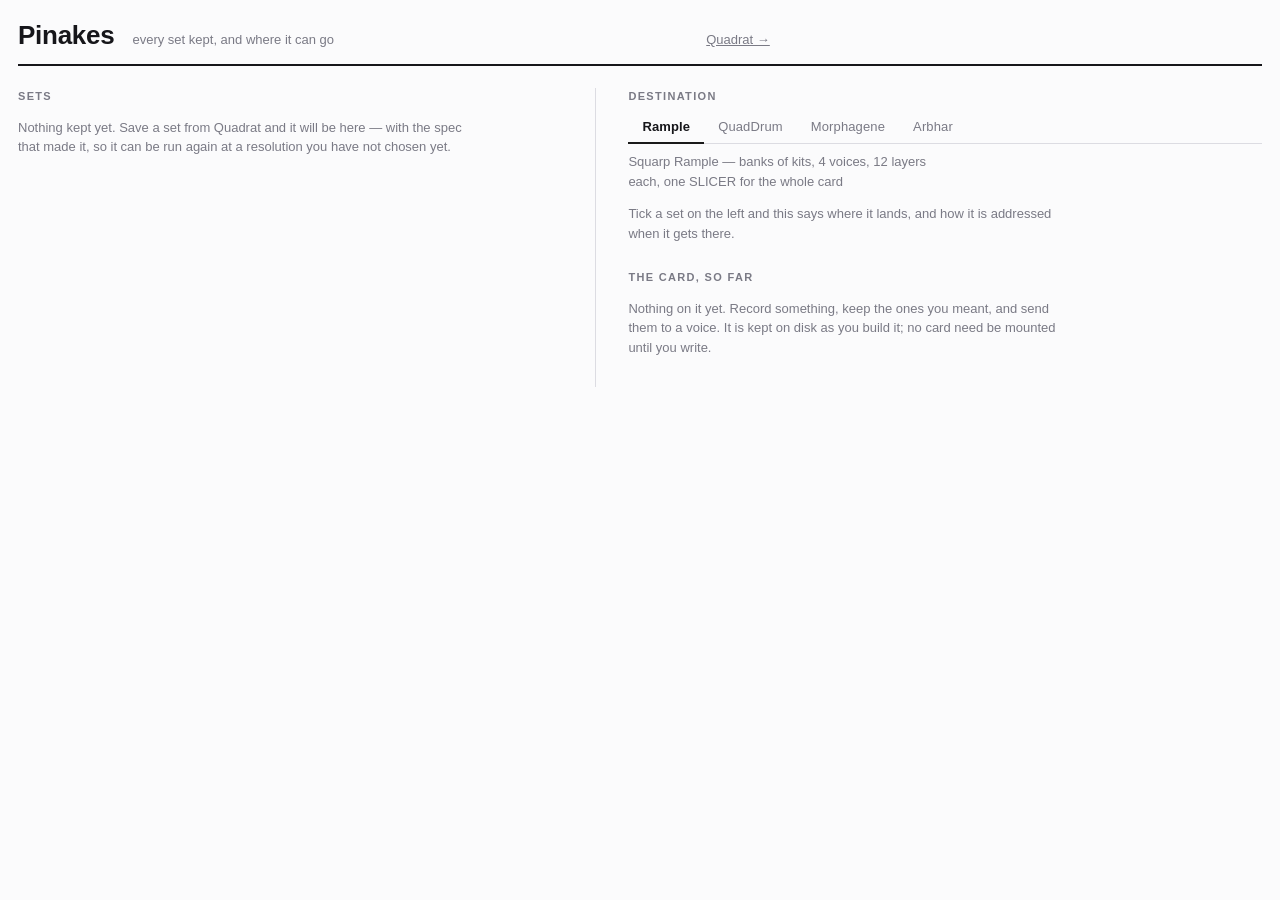
==== static/pinakes.html @ 7e9c7e2f "Pinakes: Quadrat's Library becomes its own app Quadrat makes sets and Pinakes places them (AC, 2026-" ====
<!doctype html>
<html lang="en">
<head>
  <meta charset="utf-8">
  <meta name="viewport" content="width=device-width, initial-scale=1">
  <title>Pinakes</title>
  <!-- Pinakes draws with Quadrat's classes (it was Quadrat's Library page
       until 2026-11-09), so it shares the stylesheet. -->
  <link rel="stylesheet" href="quadrat.css?v=109">
</head>
<body>
  <script>document.write('<script src="pinakes.js?v=' + Date.now() + '"><\/script>');</script>
</body>
</html>
---- static/quadrat.css ----
/* Quadrat — a scientific notebook that collects data, not a transport.

   Swiss rather than console: an off-white ground, hairline rules, one accent
   held back for what is live, and the hierarchy carried by type scale and
   weight rather than by boxes and shadows. Every number is tabular, because
   the page's job is comparison and figures that shift under each other cannot
   be compared.

   The bench is a NOTEBOOK SPREAD — the method on the left page, the results on
   the right. They were two views you flipped between, which broke the only
   loop that matters: run, listen, bend, run again. You cannot judge a curve
   against a sound you have to leave the page to hear. */
:root {
  --ink: #16161a; --muted: #7a7a85; --rule: #dcdce2; --ground: #fbfbfc;
  --hot: #c8442a; --live: #2a7d4f;
  /* The one colour that means "you can change this". Held apart from --hot
     (which means damage) and --live (which means running), because a choice
     is neither. Link blue on purpose: the page does not have to teach it. */
  --pick: #1550c8; --pick-soft: rgba(21, 80, 200, 0.32);
}
* { box-sizing: border-box; }
body {
  margin: 0; background: var(--ground); color: var(--ink);
  font: 15px/1.5 -apple-system, BlinkMacSystemFont, "Helvetica Neue", Arial, sans-serif;
  -webkit-font-smoothing: antialiased;
}
/* **Edge to edge. There is no frame.**
   
   This is a data page on a landscape screen, and every pixel spent on a
   margin is a tile that could have been on the same row as the one you are
   comparing it to. So the page IS the window — the same call Triggerfish
   makes, where the shell is a thin bar and the surfaces fill what is left.
   
   The measure is controlled locally instead, on the prose, which is the only
   thing that needs one. */
.q { margin: 0; padding: 0 18px 60px; }

/* The masthead as a bar: thin, full width, and the only horizontal rule the
   page needs above the spread. */
.q-head { display: flex; align-items: baseline; gap: 18px; border-bottom: 2px solid var(--ink);
  padding: 16px 0 9px; margin-bottom: 22px; }
.q-head h1 { margin: 0; font-size: 26px; font-weight: 600; letter-spacing: -0.01em; }
.q-sub { color: var(--muted); font-size: 13px; flex: 1; }
.q-ok { color: var(--live); font-size: 12px; text-transform: uppercase; letter-spacing: 0.08em; }
.q-warn { color: var(--hot); font-size: 12px; text-transform: uppercase; letter-spacing: 0.08em; }

.q h2 { font-size: 11px; text-transform: uppercase; letter-spacing: 0.12em; color: var(--muted); margin: 0 0 10px; font-weight: 600; }
.q section { margin-bottom: 30px; }

.q-chips { display: flex; flex-wrap: wrap; gap: 8px; margin-bottom: 10px; }
.q-chip { display: flex; flex-direction: column; align-items: flex-start; gap: 1px;
  padding: 7px 12px; border: 1px solid var(--rule); background: #fff; border-radius: 3px;
  cursor: pointer; font: inherit; min-width: 92px; }
.q-chip:hover { border-color: var(--ink); }
.q-chip.on { border-color: var(--ink); box-shadow: inset 0 -3px 0 var(--ink); }
.q-chip.off { opacity: 0.4; text-decoration: line-through; cursor: not-allowed; }
.q-chip-name { font-size: 14px; }
.q-chip-db { font-size: 11px; color: var(--muted); font-variant-numeric: tabular-nums; }
.q-chip.on .q-chip-db { color: #b9b9c2; }


.q-kinds { display: flex; flex-wrap: wrap; gap: 8px; margin-bottom: 14px; }
.q-kind { padding: 8px 14px; border: 1px solid var(--rule); background: #fff; border-radius: 3px; cursor: pointer; font: inherit; }
.q-kind:hover { border-color: var(--ink); }
.q-kind.on { border-color: var(--ink); background: var(--ink); color: #fff; }
/* Prose carries its own measure, since the page no longer does. */
.q-blurb { color: var(--muted); font-size: 13px; margin: 10px 0 16px; max-width: 62ch; }
.q-field { display: flex; align-items: center; gap: 10px; margin-bottom: 10px; font-size: 13px; }
.q-field span { color: var(--muted); min-width: 96px; }
.q-field input { padding: 6px 9px; border: 1px solid var(--rule); border-radius: 3px; font: inherit; width: 190px; }

.q-big { padding: 12px 30px; border: 0; border-radius: 3px; background: var(--ink); color: #fff;
  font: inherit; font-size: 15px; font-weight: 500; cursor: pointer; }
.q-big.is-stop { background: var(--hot); }
.q-big:disabled { background: var(--rule); cursor: not-allowed; }
.q-state { color: var(--muted); font-size: 13px; flex: 1; }
.q-plain { border: 1px solid var(--rule); background: #fff; padding: 8px 14px; border-radius: 3px; cursor: pointer; font: inherit; font-size: 13px; }

/* The card: one projection of the library, and so under it. */
.q-card { border-top: 1px solid var(--rule); padding-top: 22px; margin-top: 30px; }
/* ── The library ─────────────────────────────────────────────────────────
   The sets are the artefact this whole page exists to make, and they were a
   four-column table under the card — which is backwards, since the card is a
   PROJECTION of the library and not the other way round.

   An entry rather than a row: the fields are heterogeneous (a name and a
   date, a count, a sentence, a line of code) and columns of one width made
   every one of them cramped. */
/* The library runs the width too. A set's name at one end and its verbs at
   the other is a long track for the eye — so the `what` column takes the
   slack and the verbs stay at a fixed distance from the right edge, rather
   than the row keeping a measure the rest of the page has given up. */
.q-sets { margin-bottom: 0; }
.q-set-id { min-width: 0; }
.q-sechead { display: flex; align-items: baseline; gap: 14px; margin-bottom: 6px; }
.q-sechead h2 { margin: 0; }
.q-sechead .q-muted { font-size: 12px; font-variant-numeric: tabular-nums; }

.q-set { display: grid; grid-template-columns: 22px minmax(200px, 2fr) 100px minmax(240px, 3fr) auto;
  gap: 20px; align-items: baseline;
  border-top: 1px solid var(--rule); padding: 12px 0; }
/* Ticked by name, because the list is re-fetched after every write and a
   position survives none of that. */
.q-set-tick { display: flex; align-items: center; cursor: pointer; }
.q-set-tick input { cursor: pointer; margin: 0; }
.q-set.is-picked { background: #f2f6fb; }
.q-set:last-child { border-bottom: 1px solid var(--rule); }
.q-set-name { font-size: 15px; font-weight: 600; display: flex; align-items: center; gap: 7px; min-width: 0; }
/* The name still carries the facts — which take, which minute — but it is no
   longer the thing you find the set BY. It can wrap or clip; the picture
   cannot. */
.q-set-nametext { min-width: 0; overflow: hidden; text-overflow: ellipsis; white-space: nowrap; }
.q-modalhead .q-rebus { margin-right: 2px; }
.q-set-when { font-size: 12px; color: var(--muted); font-variant-numeric: tabular-nums; margin-top: 2px; }
.q-set-n { font-variant-numeric: tabular-nums; font-size: 15px; text-align: right; }
.q-set-n span { font-size: 12px; color: var(--muted); }
.q-set-what { font-size: 13px; color: var(--muted); }
/* How to play a set in a pattern. Monospace because it is meant to be typed,
   not read. */
.q-set-dirt { display: block; margin-top: 3px; font-size: 12px;
  font-family: ui-monospace, SFMono-Regular, Menlo, monospace; color: var(--ink); }
.q-set-do { display: flex; gap: 8px; justify-content: flex-end; }
/* A rendering of the set in another tool's notation, with the button that sends
   it there. The label row carries the button so the block below it stays a
   plain selectable code block — a copy that the browser refuses still leaves
   the text there to drag. */
/* The declared key centre: two pickers and a sentence saying what each buys.
   Sits under the staves because that is what you look at while deciding. */
.q-centre { margin-top: 12px; }
.q-centrepick { display: flex; gap: 8px; flex-wrap: wrap; margin-bottom: 4px; }
.q-centrepick .q-sel { padding: 5px 7px; border: 1px solid var(--rule);
  border-radius: 3px; font: inherit; font-size: 12px; background: #fff; }
.q-centre .q-set-what { font-size: 12px; }

/* The pre-flight. A door that appears only when the input is silent, which is
   the moment the question actually gets asked. */
.q-whysilent { font: inherit; font-size: 11px; color: var(--muted); background: none;
  border: 0; padding: 0 0 0 6px; cursor: pointer; border-bottom: 1px solid currentColor; }
.q-whysilent:hover { color: var(--hot, var(--ink)); }
.q-modal.is-audio { max-width: 620px; }
.q-verdict { font-size: 13px; line-height: 1.55; padding: 10px 12px; border-radius: 4px;
  margin-bottom: 14px; }
.q-verdict.is-warn { background: #fdf3ef; border: 1px solid #e8c4b4; color: #7a3b20; }
.q-verdict.is-note { background: #fbf8ee; border: 1px solid #e0d6b8; color: #6a5a22; }
.q-verdict.is-ok   { background: #f1f6f1; border: 1px solid #cbdfcb; color: #2f5a32; }
/* The tool's own report, monospaced and unwrapped: its columns are the
   meaning, and re-flowing them would destroy the alignment that IS the table. */
.q-audiotext { display: block; margin: 3px 0 0; font-size: 12px; line-height: 1.5;
  font-family: ui-monospace, SFMono-Regular, Menlo, monospace; color: var(--ink);
  white-space: pre; overflow-x: auto; }

.q-xfer { margin-top: 12px; }
.q-xfer .q-factlab { display: flex; align-items: baseline; gap: 10px; margin-bottom: 2px; }
.q-xfer .q-set-dirt { white-space: pre; overflow-x: auto; line-height: 1.5; }
.q-copy { font: inherit; text-transform: inherit; letter-spacing: inherit;
  color: var(--muted); background: none; border: 0; padding: 0; cursor: pointer;
  border-bottom: 1px solid currentColor; }
.q-copy:hover { color: var(--ink); }

@media (max-width: 900px) {
  .q-set { grid-template-columns: 22px 1fr auto; gap: 6px 16px; }
  .q-set-what, .q-set-do { grid-column: 1 / -1; justify-content: flex-start; }
}

/* **What to do with the ticked ones, above the list.** It is what you reach
   for once the ticking is done, and a library of forty sets puts its own
   bottom off the screen. Silent until something is ticked: a row of buttons
   that cannot act is a row to read past on every visit. */
.q-pickbar {
  display: flex; align-items: center; gap: 16px;
  padding: 8px 0 10px; min-height: 34px;
}
.q-pickall {
  display: flex; align-items: center; gap: 7px; cursor: pointer;
  font-size: 12px; color: var(--muted); font-variant-numeric: tabular-nums;
}
.q-pickall input { cursor: pointer; margin: 0; }
.q-pickbar.is-idle .q-pickall { opacity: .7; }
.q-pickdo { display: flex; align-items: center; gap: 8px; }
/* Hear it. A glyph, because it sits beside worded buttons and a third word
   would make the row a sentence. */
.q-plain.is-hear { padding: 8px 11px; font-size: 14px; line-height: 1; }
/* What is about to go, by name, each one audible. A count is not a check —
   every name here is a timestamp, and two runs of one morning differ by four
   characters in the middle. */
.q-doomed {
  flex-basis: 100%; display: flex; flex-wrap: wrap; align-items: center; gap: 8px;
  padding: 8px 10px; margin-top: 2px;
  background: #fdf0ea; border-left: 3px solid #c8501f;
}
.q-doomed .q-warn { font-size: 12px; font-weight: 600; }
.q-doomed .q-plain.is-hear {
  font-family: ui-monospace, SFMono-Regular, Menlo, monospace; font-size: 11px;
  padding: 4px 8px;
}
.q-pickbar { flex-wrap: wrap; }
/* **A warning is prose, and prose needs a line.**
   `.q-warn` is set in letter-spaced capitals, which is right for three words
   at the end of a control and catastrophic inside a flex row of them: it was
   allotted a column two characters wide and set one word per line down the
   side of the page. So this is its own paragraph at full width, in the hot
   colour but in ordinary sentence case, and it forces a line break in the
   wrapping row it sits in. */
.q-occupied {
  flex: 1 0 100%; margin: 2px 0 8px; max-width: 74ch;
  color: var(--hot); font-size: 12.5px; line-height: 1.5;
  text-transform: none; letter-spacing: 0;
}
.q-muted { color: var(--muted); font-size: 13px; max-width: 62ch; }
.q-log { font: 12px/1.7 ui-monospace, SFMono-Regular, Menlo, monospace; color: var(--muted); }

/* What was caught. The whole take across the top, and every sub-sample as its
   own tile underneath — small multiples, because the question is comparative:
   which of these forty is the one I meant, and are they the same sound? A list
   of numbers cannot be read that way; a grid of shapes can. */
.q-gridhead { display: flex; align-items: center; gap: 12px; margin-bottom: 12px; font-size: 13px; color: var(--muted); }
.q-gridhead > span:first-child { flex: 1; font-variant-numeric: tabular-nums; }
.q-whole { border: 1px solid var(--rule); border-radius: 3px; background: #fff; padding: 6px; margin-bottom: 14px; }
.q-whole-svg { display: block; width: 100%; height: 128px; }
.q-whole-svg polygon { fill: var(--ink); }


/* Auto-fill rather than a fixed count: ten hits and a hundred slices should
   both look deliberate, and the tile is the unit that stays constant. */
/* **A grid of two axes is drawn as those axes**, not as however many tiles
   happen to fit.
   
   `auto-fill` is right for a line of N — a hand-played take of eleven hits
   has no shape to respect and should use the width. It is wrong for a
   transect of 4 × 8: drawn seven across, a row of the grid is not a row on
   the screen and the one thing the grid was for is gone. So a two-axis set
   sets its own column count inline, from the inner axis — the one that
   varies fastest, which is what makes it the row. */
/* Two axes: the inner axis is the row, cells are small, and it scrolls
   sideways rather than squeezing to nothing. Horizontal scroll is a thing to
   avoid in most interfaces and the right answer in this one — a 12 x 16 set
   is a wall by nature, and shrinking it until it fits is what would make it
   unreadable. */
/* 56px, so a 4 x 8 fits the column and only a set that is genuinely a wall
   scrolls. A 12 x 16 does, and should. */

/* One axis: a column, not a row. Twelve samples laid across the page is a row
   you read left to right and compare by memory; stacked, they are twelve
   traces one under another with their envelopes aligned, which is how you see
   that position 7 is the odd one out. */
/* **The foot's children join the row.**
   
   A tile is two elements — the waveform and a foot holding its number, its
   length and its keep — which stacked into three columns put the WAVEFORM in
   the 22px one and the foot in the wide one. Twelve rows of nothing, and the
   only thing missing was the thing they exist to show.
   
   `display: contents` on the foot dissolves it, so the row is four items and
   each gets its own column: number, trace, length, keep. `order` puts the
   number first, where a stack is scanned. */
/* Dropped, not gone. It stays in place and keeps its number, because the
   order is the meaning and a grid that reflowed on every click would make
   picking harder than it is. */
.q-quiet { display: inline-flex; align-items: center; gap: 7px; font-size: 11px; text-transform: uppercase; letter-spacing: 0.06em; }
.q-quiet input { width: 110px; }
.q-gapval { font-variant-numeric: tabular-nums; min-width: 52px; text-transform: none; letter-spacing: 0; }

/* Arming IS choosing the input. One row, and the thing you press says what it
   is about to listen to — the mistake it removes is arming on an input you did
   not choose, which is silent and costs a whole take. */
.q-arm-label { font-size: 11px; text-transform: uppercase; letter-spacing: 0.12em; color: var(--muted); font-weight: 600; }
.q-chip.is-arm { min-width: 88px; border-color: var(--ink); }
.q-chip.is-arm:hover { background: var(--ink); color: #fff; }
.q-chip.is-arm:hover .q-chip-db { color: #b9b9c2; }
.q-chip.is-arm.off:hover { background: #fff; color: inherit; }

/* Where the kept tiles go, and where the card goes. Both are rows of small
   fields ending in one button, because both are one decision with a couple of
   names attached. */
.q-send { display: flex; align-items: center; gap: 12px; flex-wrap: wrap; margin-top: 16px; padding-top: 14px; border-top: 1px solid var(--rule); }
.q-field.is-tight { margin: 0; gap: 6px; }
.q-field.is-tight span { min-width: 0; font-size: 11px; text-transform: uppercase; letter-spacing: 0.06em; }
.q-field.is-tight input { width: 130px; }
.q-field.is-tight select { padding: 6px 8px; border: 1px solid var(--rule); border-radius: 3px; font: inherit; }
.q-plain.is-go { border-color: var(--ink); font-weight: 500; }
.q-plain.is-go:hover:enabled { background: var(--ink); color: #fff; }
.q-plain:disabled { opacity: 0.4; cursor: not-allowed; }

.q-table { width: 100%; border-collapse: collapse; font-size: 13px; }
.q-table th { text-align: left; font-size: 10px; text-transform: uppercase; letter-spacing: 0.1em; color: var(--muted); padding: 0 12px 6px 0; font-weight: 600; }
.q-table td { padding: 6px 12px 6px 0; border-top: 1px solid var(--rule); font-variant-numeric: tabular-nums; }

/* The compiler's own account of the card, verbatim. Not a summary of it — the
   rules it enforces are the ones the module fails silently on, and a paraphrase
   is one more place for them to drift. */
.q-plan { margin-top: 16px; padding: 12px 14px; background: #fff; border: 1px solid var(--rule); border-radius: 3px;
  font: 11px/1.6 ui-monospace, SFMono-Regular, Menlo, monospace; color: var(--muted);
  white-space: pre-wrap; max-height: 260px; overflow: auto; }
.q-plan.is-bad { border-color: var(--hot); color: var(--ink); }

/* The dividing algorithms: a row of named questions, with the chosen one's
   explanation beside them. Deliberately quiet — you read it once, then you
   read the tiles. */
.q-dividers {
  display: flex; align-items: center; flex-wrap: wrap;
  gap: 10px; margin: 2px 0 14px;
}
.q-dividers .q-chips { margin-bottom: 0; }
.q-dividers .q-chip { min-width: 0; padding: 5px 11px; font-size: 13px; }
.q-dividers .q-muted { flex: 1 1 220px; font-size: 12px; line-height: 1.45; }
.q-dividers .q-field { margin: 0; }
.q-dividers .q-field input { width: 62px; }

/* About to overwrite something. Stated, not blocked — the address is yours to
   reuse, but never by accident. */
.q-warn { flex: 1 1 240px; font-size: 12px; line-height: 1.45; color: #a8442a; }
.q-plain.is-go.is-replacing { border-color: #a8442a; color: #a8442a; }

/* Two verbs, side by side: stand beside what is there, or take its place.
   The additive one reads as ordinary, the destructive one as a warning. */
.q-twoverbs { display: flex; gap: 8px; align-items: center; }
.q-plain.is-replacing { border-color: #a8442a; color: #a8442a; }

/* ---------------------------------------------------------------------------
   The sweep bench.

   A view, not a dialog: curves down the left, the parameters they move beside
   them, and — when one is opened — a full-width bank of sliders under it. Eight
   parameters at sixteen positions is a mixing desk, and a desk in a dialog is a
   desk you cannot work.
   --------------------------------------------------------------------------- */
/* ── The spread ──────────────────────────────────────────────────────────
   Recto and verso. The right page is given the extra width because it holds
   the small multiples, and the left is floored at a measure the curve rail
   and its routing fit on without wrapping. */
/* **Left is the take; right is the instrument.**
   
   A one-dimensional transect is a vertical stack of traces, which wants a
   narrow column and no more — so what the take IS and what came OUT of it
   share the left page, and every pixel the window gains goes to the right,
   where the curves are actually worked. A grid of two axes is the one thing
   that wants width on the left, and it scrolls rather than pushing. */
/* `stretch`, not `start`: the rule between the pages runs the height of the
   taller one, which is what makes it a spread rather than two stacked boxes
   that happen to be side by side. */
@media (max-width: 1180px) {
}

/* Two pages, named. A text nav rather than boxed tabs: the rule under the
   masthead is the only frame it needs. */
.q-nav { display: flex; gap: 16px; }

/* **What it is listening to, directly above the button that spends it.**
   
   A meter and not only a number, because a meter MOVES: play a note and the
   bar jumps, which answers "is this the right input" in the one way that
   cannot be misread. Empty below -60 dB, where nobody is playing into it. */
/* **The pivot: one position, every parameter.** The transpose of the curve
   drawer — that one is a row of the table, this is a column. Horizontal
   sliders because a parameter is a named thing you read along, where the
   drawer's are vertical because they ARE the curve. */
.q-pivot { border: 1px solid var(--ink); border-radius: 4px; background: #fff;
  padding: 14px 16px 12px; margin: 0 0 16px; }
.q-pivotrows { display: flex; flex-direction: column; gap: 9px; margin: 12px 0 14px; }
.q-pivotrow { display: grid; grid-template-columns: 120px 1fr 150px; align-items: center; gap: 12px; }
.q-pivotname { font-size: 13px; font-weight: 600; overflow: hidden; text-overflow: ellipsis; white-space: nowrap; }
.q-pivotslider { width: 100%; accent-color: var(--ink); }
.q-pivotsays { font-size: 12px; color: var(--muted); text-align: right;
  font-variant-numeric: tabular-nums; font-family: ui-monospace, SFMono-Regular, Menlo, monospace; }
.q-pivotfoot { display: flex; gap: 8px; align-items: center;
  border-top: 1px solid var(--rule); padding-top: 12px; }

/* A cell and a tile's number are both a way into the preset behind them. */

/* The whole take, end to end — the one listen the tiles cannot give you. */
.q-wholebar { display: flex; align-items: center; gap: 8px; padding: 6px 2px 0; }

.q-tab { border: 0; background: none; padding: 0 0 2px; font: inherit; font-size: 13px;
  color: var(--muted); cursor: pointer; border-bottom: 2px solid transparent; margin-bottom: -12px; }
.q-tab:hover { color: var(--ink); }
.q-tab.on { color: var(--ink); font-weight: 600; border-bottom-color: var(--ink); }

/* Two ways to fill a take, and nothing else on the page moves. */
/* `:not(.on)` earns its keep: without it the hover rule out-specifies `.on`
   and the selected tab goes black text on a black ground — invisible, and
   only while the pointer is on it, which is exactly when you look. */

.q-hand { margin-bottom: 4px; }
.q-go { display: flex; align-items: center; flex-wrap: wrap; gap: 12px;
  border-top: 1px solid var(--rule); padding-top: 14px; margin-top: 16px; }

/* The set you are about to record. Numbered cells on the same grid the tiles
   will use, so the shape of the run is the shape of the result. */
/* **The same grid the tiles will use**, so the page does not reflow when the
   run finishes: the empty cell and the specimen that replaces it are the same
   size and in the same place. A smaller placeholder would have made the shape
   of the run unreadable and then jumped. */



.q-swrow { display: flex; align-items: center; flex-wrap: wrap; gap: 14px; margin-bottom: 12px; }
.q-swrow.is-trig { border-top: 1px solid var(--rule); padding-top: 14px; margin-top: 6px; }
.q-swrow .q-field { margin: 0; }
.q-swrow select { padding: 6px 8px; border: 1px solid var(--rule); border-radius: 3px; font: inherit; }

/* What the run will cost, or what the destination will refuse. The second is
   the same objection msm makes at write time, moved to before the recording —
   which is the only place saying it can save anything. */
.q-swnote { font-size: 12px; color: var(--muted); margin: 0 0 14px; }
.q-swnote.is-bad { color: #a8442a; font-weight: 500; }

/* The apparatus, inside the left page. No frame of its own: the spread's
   rule is the only division the two halves need. */
.q-sweep { margin-bottom: 4px; }

/* A curve and the parameter it moves, on one row, so the arrow between them
   needs no drawing. */
.q-curves { display: grid; grid-template-columns: 216px 1fr; gap: 10px 16px; align-items: start; }
.q-curvecard { border: 1px solid var(--rule); border-radius: 4px; background: #fff; overflow: hidden; }
.q-curveface { display: block; width: 100%; border: 0; background: none; padding: 6px 6px 2px; cursor: pointer; }
.q-thumb { display: block; width: 100%; height: 52px; }
.q-thumbline { fill: none; stroke: var(--ink); stroke-width: 1.5; vector-effect: non-scaling-stroke; }
.q-thumb.is-drawn rect { fill: var(--ink); }
.q-curvefoot { display: flex; align-items: center; gap: 5px; padding: 2px 7px 7px; }
.q-curvelabel { flex: 1; font-size: 11px; color: var(--muted); font-variant-numeric: tabular-nums; }

.q-curveparam { display: flex; flex-direction: column; gap: 6px; padding-top: 2px; }
/* The routing as a phrase. Monospace figures so two parameters' ranges line
   up under each other and a wrong one is visible without reading it. */
.q-swsays { font-size: 12px; color: var(--muted); font-variant-numeric: tabular-nums;
  font-family: ui-monospace, SFMono-Regular, Menlo, monospace; }
.q-swtop { display: flex; align-items: center; gap: 8px; }
.q-swname { padding: 5px 8px; border: 1px solid var(--rule); border-radius: 3px;
  font: inherit; font-size: 13px; flex: 1; max-width: 260px; }
/* **The routing, and then room before the sliders.**
   
   Opened, this sat directly on top of the slider tracks and the two read as
   one run of boxes — the settings you rarely touch crowding the surface you
   came here to work. A rule and some air separate them: above it is where the
   parameter GOES, below it is what it DOES. */
.q-swwhere { display: flex; align-items: flex-end; gap: 8px 18px; flex-wrap: wrap;
  padding-bottom: 14px; margin-bottom: 16px; border-bottom: 1px solid var(--rule); }
/* The CV half and the MIDI half, each unbreakable, so the row wraps at the
   one point where a break says something. */
.q-swgroup { display: inline-flex; align-items: flex-end; gap: 6px; }
/* **Label above value.** Beside, a row of seven fields is fourteen items wide
   and wraps at the first excuse — which it did. Stacked, each field is one
   narrow column and the labels line up across the row. */
.q-stack { display: inline-flex; flex-direction: column; gap: 2px; }
.q-stack > span { font-size: 9.5px; text-transform: uppercase; letter-spacing: 0.07em; color: var(--muted); }
.q-stack input, .q-stack select { padding: 5px 7px; border: 1px solid var(--rule); border-radius: 3px;
  font: inherit; font-size: 13px; font-variant-numeric: tabular-nums; }
.q-stack.is-tiny > span { font-size: 9px; }
.q-stack.is-tiny input { padding: 3px 5px; font-size: 11px; }
.q-swtiny { display: inline-flex; align-items: center; gap: 3px; font-size: 10px; text-transform: uppercase; letter-spacing: 0.06em; color: var(--muted); }
.q-swtiny select { padding: 2px 4px; border: 1px solid var(--rule); border-radius: 3px; font: inherit; font-size: 11px; }

/* Pitch. Set apart with a rule and a tint because picking a calibration does
   not refine the voltage range beside it — it REPLACES the question, and the
   `at 0` / `at 1` fields stop being consulted entirely. A control that silently
   disables its neighbours should not look like one of them. */
.q-swpitch { border-left: 2px solid var(--hot); padding-left: 10px; margin-left: 2px; }
.q-swsel { padding: 2px 4px; border: 1px solid var(--rule); border-radius: 3px; font: inherit; font-size: 11px; max-width: 260px; }
.q-swhint { font-size: 10px; color: var(--muted); letter-spacing: 0.02em; margin-left: 6px; align-self: center; }
.q-swarrow { color: var(--rule); font-size: 11px; line-height: 1; }
.q-swmini { border: 1px solid var(--rule); background: #fff; border-radius: 3px; cursor: pointer; font: inherit; font-size: 11px; padding: 3px 7px; }
.q-swmini:hover { border-color: var(--ink); }
.q-swmini.is-drop { color: #a8442a; }

/* The desk: opened in place, spanning both columns, one slider per position. */
.q-desk { grid-column: 1 / -1; border: 1px solid var(--ink); border-radius: 4px; background: #fff; padding: 14px 16px 12px; margin: 2px 0 6px; }
.q-deskhead { font-size: 11px; text-transform: uppercase; letter-spacing: 0.1em; color: var(--muted); font-weight: 600; margin-bottom: 10px; }
.q-deskgrid { display: grid; grid-template-columns: repeat(auto-fit, minmax(26px, 1fr)); gap: 4px; }
.q-swcell { display: flex; flex-direction: column; align-items: center; gap: 2px; }
/* Vertical range inputs: `writing-mode` is how Chrome does this now and
   `slider-vertical` is how it used to. Both are set, because a slider that
   silently comes out horizontal turns the desk into nonsense. */
.q-swslider {
  writing-mode: vertical-lr; direction: rtl;
  -webkit-appearance: slider-vertical; appearance: slider-vertical;
  width: 20px; height: 108px; margin: 0; padding: 0;
  accent-color: var(--ink); cursor: ns-resize;
}
.q-swval { font-size: 10px; color: var(--ink); font-variant-numeric: tabular-nums; }
.q-swidx { font-size: 9px; color: var(--muted); font-variant-numeric: tabular-nums; }

.q-swadd { display: flex; align-items: center; gap: 14px; margin: 14px 0 6px; }
.q-swadd .q-muted { flex: 1; font-size: 12px; }

/* What came out, under what it looks like. Two bars because two witnesses:
   a sweep through a timbre holds its level perfectly still, so level alone
   cannot tell a good run from one that never reached the instrument. */

/* ── Keep and Place — three verbs, three moments ─────────────────────────
   The old `.q-send` was one flex row holding a save button, a second name
   field, three address fields and two more write buttons. Everything was
   equally weighted and equally spaced, so nothing said which control wrote
   what — and a name typed into KIT reached the card and not the set.

   Two blocks, ruled apart, each with a heading that is a verb. Keep writes
   the set and says where it lands; Place addresses a set that already
   exists. The rule between them is the point: they are not alternatives on
   one row, they are consecutive acts. */
.q-acts { display: flex; flex-wrap: wrap; gap: 28px; margin-top: 16px; padding-top: 14px; border-top: 1px solid var(--rule); }
.q-keep, .q-place { display: flex; align-items: center; gap: 10px; flex-wrap: wrap; }
.q-place { padding-left: 28px; border-left: 1px solid var(--rule); }
.q-acthead {
  font-size: 11px; text-transform: uppercase; letter-spacing: 0.12em;
  color: var(--muted); font-weight: 600; margin-right: 2px;
}
/* The destination, shown at the moment of writing — the one place a path
   appears, so the name and the directory cannot drift apart again. */
.q-dest { font-size: 12px; color: var(--muted); font-family: ui-monospace, SFMono-Regular, Menlo, monospace; }
/* Scratch versus kept. A take exists on disk either way; only this says
   whether it is going to survive the next run. */
.q-scratch { font-size: 11px; color: var(--muted); letter-spacing: 0.02em; }
.q-scratch.is-kept {
  color: var(--live); font-weight: 600; text-transform: uppercase;
  letter-spacing: 0.1em;
}
.q-place.is-moot { opacity: 0.55; }

/* ── The degree guard ────────────────────────────────────────────────────
   Loud, because both of its failures are silent. Sits under the pitch
   fields it contradicts, in the same hot colour as the pitch rule itself. */
.q-swwarn {
  display: inline-flex; align-items: center; gap: 8px;
  font-size: 11px; color: var(--hot); letter-spacing: 0.02em; margin-left: 6px;
}
.q-swfix {
  border: 1px solid var(--hot); background: #fff; color: var(--hot);
  border-radius: 3px; cursor: pointer; font: inherit; font-size: 11px; padding: 2px 7px;
}
.q-swfix:hover { background: var(--hot); color: #fff; }

/* ── Three sections, ruled apart ─────────────────────────────────────────
   Trigger, pitch, parameters: each independently optional, each answered at
   a different time. They were one column of controls with no divisions, so
   the page read as a single form and nothing said which parts you could
   simply leave alone. */
.q-swsec { display: flex; align-items: baseline; gap: 12px; margin-bottom: 10px; }
.q-swsec .q-muted { font-size: 11px; line-height: 1.4; max-width: 62ch; }

/* The trigger radio — one fact, one control. Choosing "I play it" is what
   makes the take a hand-played one, so what it disables has to be visible
   rather than merely absent. */

/* Greyed, not hidden: the fields are still the rig's instructions and still
   say what would be sent — they are simply not being used. */
.is-moot { opacity: 0.38; pointer-events: none; }

/* ── The division, drawn on the take that produced it ────────────────────
   The tile grid was the primary surface: sixteen near-identical rectangles
   spending the whole page to say what one annotated waveform says better.
   A band per piece, laid over the envelope at the seconds it occupies, so
   the division and the sound are one picture — and a piece that starts
   late, runs into its neighbour or caught nothing is visible without
   auditioning anything.

   The GAPS are drawn by not being covered. That is the point: silence
   between hits is the thing a spacing setting is trying to buy, and here
   you can see whether you bought it. */
.q-strip { position: relative; }
.q-segs { position: absolute; inset: 0; }
.q-seg {
  position: absolute; top: 0; bottom: 0;
  border-left: 1px solid var(--rule);
  cursor: pointer;
  display: flex; align-items: flex-end; justify-content: center;
  overflow: hidden;
}
.q-seg:last-child { border-right: 1px solid var(--rule); }
.q-seg:hover { border-left-color: var(--ink); background-color: rgba(22,22,26,0.06) !important; }
.q-seg-n {
  font-size: 9px; letter-spacing: 0.04em; color: var(--muted);
  padding-bottom: 2px; white-space: nowrap; pointer-events: none;
}
.q-seg:hover .q-seg-n { color: var(--ink); font-weight: 600; }
/* Dropped keeps its band — you have to be able to find it again to put it
   back — but loses its tint and its confidence. */
.q-seg.is-dropped { background: repeating-linear-gradient(45deg, transparent, transparent 4px, rgba(122,122,133,0.16) 4px, rgba(122,122,133,0.16) 8px); }
.q-seg.is-dropped .q-seg-n { text-decoration: line-through; opacity: 0.6; }
.q-seg.is-playing { outline: 2px solid var(--hot); outline-offset: -2px; }

/* ── Rows, and reaching a position ───────────────────────────────────────
   A one-dimensional run is one strip. A two-dimensional one is `outer`
   strips of `inner` bands, because the inner axis varies fastest — so
   consecutive pieces of the take ARE consecutive cells of one row, and
   drawing them as rows is the recording's own shape rather than an
   arrangement imposed on it. */
.q-strip + .q-strip { margin-top: 5px; }

/* ── The grid, named down the side and across the top ────────────────────
   A 12 x 4 came out as a 12-long line repeated four times, because both
   parameters had been left on axis 0 — legal, said once in the sentence, and
   invisible everywhere else. Named axes plus values in the cells make a
   collapsed grid unmissable: every row reads the same, all the way across.
   Never x and y: the axis decides WHO chooses along it at play time. */
.q-grid { display: flex; flex-direction: column; gap: 5px; }
.q-gridrow { display: flex; align-items: stretch; gap: 8px; }
.q-gridrow.is-head { align-items: flex-end; }
.q-rowlab {
  flex: 0 0 58px; display: flex; align-items: center; justify-content: flex-end;
  font-size: 10px; letter-spacing: .03em; color: var(--muted);
  font-variant-numeric: tabular-nums; white-space: nowrap;
}
.q-rowbody { flex: 1 1 auto; min-width: 0; }
/* The grid owns the spacing between its rows; the strip's own sibling margin
   would be added on top of the gap and double it. */
.q-grid .q-strip + .q-strip { margin-top: 0; }
.q-colheads { display: flex; }
.q-colhead {
  flex: 1 1 0; min-width: 0; text-align: center;
  font-size: 10px; letter-spacing: .03em; color: var(--muted);
  white-space: nowrap; overflow: hidden; text-overflow: ellipsis;
  padding-bottom: 3px;
}
/* Three lines in a planned cell: what note, where the other knobs are set,
   and what Measure says it will take. Stacked, because read across a row they
   are the inner axis's values and read down a column the outer's. */
.q-seg.is-plan { flex-direction: column; justify-content: center; gap: 1px; }
.q-cellpaced {
  font-size: 9px; letter-spacing: .02em; white-space: nowrap;
  pointer-events: none; font-variant-numeric: tabular-nums;
  color: #2a7d4f;
}

/* One track per parameter, always in the same order and the same place, so a
   column of cells reads as a small-multiple rather than as a column of
   numerals. The question the grid is asked is how forty-eight cells relate to
   one another, and that is a question for a picture. The numbers are still
   there on hover. */
.q-cellbars {
  width: 82%; display: flex; flex-direction: column; gap: 2px;
  pointer-events: none;
}
.q-cellbar {
  height: 3px; border-radius: 1px; background: var(--rule);
  overflow: hidden;
}
.q-cellbar-f {
  display: block; height: 100%; background: var(--ink); opacity: .55;
}
.q-seg.is-done .q-cellbar-f { background: #2a7d4f; opacity: .7; }

/* The rate remark in the export block. Deliberately not an alarm colour: it
   is a thing worth knowing before a run, not a fault, and the conversion it
   describes is correct. */
.q-rate {
  margin: 0; font-size: 11px; line-height: 1.45; color: var(--muted);
  border-left: 2px solid var(--rule); padding-left: 8px;
}

/* The planned strip: the same picture before there is a take to draw it
   on. Numbered boxes in a grid used to be the only way to reach a position
   that did not exist yet; an empty strip divided into the bands the plan
   implies says the same thing in the shape the recording will fill. */
.q-strip.is-planned {
  height: 54px; border: 1px dashed var(--rule); border-radius: 3px; background: #fff;
}
.q-seg.is-plan { border-left-color: var(--rule); align-items: center; }
.q-seg.is-plan .q-seg-n { padding-bottom: 0; }
.q-seg.is-done { background: rgba(42,125,79,0.10) !important; }
.q-seg.is-now { background: rgba(200,68,42,0.16) !important; outline: 1px solid var(--hot); outline-offset: -1px; }
.q-seg.is-open { outline: 2px solid var(--ink); outline-offset: -2px; z-index: 2; }

/* Keep/drop lives in its own layer along the bottom, NOT nested inside the
   band. Nested, its click would bubble into the band behind it and every
   drop would also open a panel. */
.q-keeps { position: absolute; left: 0; right: 0; bottom: 0; height: 9px; }
.q-keepbar {
  position: absolute; top: 0; bottom: 0; padding: 0; cursor: pointer;
  border: 0; border-left: 1px solid transparent;
  background: repeating-linear-gradient(45deg, transparent, transparent 3px, rgba(122,122,133,0.35) 3px, rgba(122,122,133,0.35) 6px);
}
.q-keepbar.on { background: var(--live); }
.q-keepbar:hover { outline: 1px solid var(--ink); outline-offset: -1px; }

/* A pitch row is not a curve row. No thumbnail, because the shape of a
   scale is its notes rather than its envelope; no voltage range, because
   `levelOf` ignores cvLo/cvHi outright on a pitch and a control that does
   nothing is worse than an absent one. */
.q-curveparam.is-pitch { grid-column: 1 / -1; border-left: 2px solid var(--hot); padding-left: 12px; }
.q-curveparam.is-pitch .q-swsays { margin-top: 4px; }

/* ── The statement ───────────────────────────────────────────────────────
   The whole specification as one sentence, because the salient choices
   were spread over two pages, four panels and a masthead — every one of
   them legible, none of them legible TOGETHER, so what the next Run would
   actually do could only be assembled by reading the entire page.

   The slots must read as WORDS, not as controls. A row of bordered boxes
   in a line of prose is a form with prose between it, which is the thing
   this replaces. So: no borders, inherited type, and a dotted underline
   that says "this is settable" without saying "this is a widget". */
/* **Half width, centred, and given room.** Run the full width of a wide
   screen and a statement reads as a caption: the eye takes it as a strip of
   page furniture above the real thing. At half width it is a paragraph with a
   shape, it wraps to three or four lines, and it is unmistakably the first
   thing on the page rather than the label of what follows. */
/* **Three columns: two margins and a measure.**

   This was a flex ROW, which is not what its own comments thought it was —
   they say the warnings sit "under the statement" and they did not, because
   every child of a flex row is a column. So the input meter, the sentence,
   the warnings and the MIDI report were four columns of a single line, each
   sized by whatever was left, and the two instruments were pressed against
   the prose rather than set in a margin.

   Named areas instead, so the arrangement is stated once and cannot drift: a
   left margin holding the meter, a centre holding the sentence with its
   warnings beneath it, and a right margin holding the report. The two
   marginal instruments span both rows and centre against the whole block,
   which is what makes them read as apparatus beside the claim rather than as
   words in it. */
.q-say {
  display: grid;
  grid-template-columns: 170px minmax(0, 680px);
  grid-template-areas:
    "gauge say"
    "gauge warn"
    "gauge report";
  justify-content: start;
  gap: 0 30px;
  margin: 0; padding: 32px 0 28px;
}
/* The regions are Halogen.Widgets.Statement's: the same shape on every page,
   styled here for Quadrat. */
.q-say .hw-statement-gauge { grid-area: gauge; align-self: center; justify-self: center; }
.q-say .hw-statement-say { grid-area: say; }
.q-say .hw-statement-warn { grid-area: warn; }
/* Centred in its margin, not hard against the text: a marginal note that
   tracks the top of the prose reads as the first line of it. */
/* Under the sentence now, not in a third column: the statement has two thirds
   of the page, not all of it. */
.q-say .hw-statement-report { grid-area: report; margin-top: 12px; }
.q-say .hw-statement-report > * { margin-top: 0; }
.q-say .hw-statement-line {
  margin: 0; font-size: 23px; line-height: 1.55; font-weight: 300;
  letter-spacing: -0.01em;
}
/* A reading is a value the sentence reports rather than one you set here:
   weight, not an underline, since nothing about it can be pressed. */
.q-say .hw-statement-reading { font-weight: 500; font-variant-numeric: tabular-nums; }
.q-say .hw-statement-reading.is-alarm { color: var(--hot); font-weight: 600; }
/* The Loop page's statement sits in the looper's strip, above its buttons:
   two sentences, no margins, so less air than the Bench's. */
.q-say.is-loop { padding: 32px 0 18px; }
.q-say.is-loop .hw-statement-line { font-size: 21px; margin-bottom: .3em; }
/* Narrow enough that half of it is not a column any more. */
/* Narrow enough that three columns is not three columns any more: the
   margins become rows, in reading order, and the meter stays first because
   it is the one you check before pressing anything. */
@media (max-width: 760px) {
  .q-say {
    grid-template-columns: minmax(0, 1fr);
    grid-template-areas: "gauge" "say" "warn" "report";
    gap: 16px 0; padding: 26px 0 22px;
  }
  .q-say .hw-statement-gauge { justify-self: start; }
}

/* ── Every recording page: three quarters and one quarter (Quadrat.Layout) ─
   Andrew's drawing, 2026-11-08. The main column's head is the statement and
   the meter, in the same place on Bench, Jam and Loop; the side column holds
   the secondary controls and scrolls on its own, held in view while the main
   column scrolls. */
.q-layout {
  display: grid;
  grid-template-columns: minmax(0, 3fr) minmax(0, 1fr);
  gap: 0; align-items: start;
}
/* The same margin on the main column's right as the page gives its left
   (.q's 18px), so what is in it sits centred between the page edge and the
   side column's rule. It was a 32px gap, and the loops read as off-centre. */
.q-layout-main { padding-right: 18px; }
.q-layout-side {
  position: sticky; top: 0;
  max-height: 100vh; overflow-y: auto;
  padding: 32px 0 32px 24px;
  border-left: 1px solid var(--rule);
}
/* Narrow enough that a quarter is not a column: the side goes under. */
@media (max-width: 1000px) {
  .q-layout { grid-template-columns: minmax(0, 1fr); }
  .q-layout-side { position: static; max-height: none; border-left: 0; padding-left: 0;
                   border-top: 1px solid var(--rule); }
}

/* **A meter, not a word.** Twenty block characters inside the sentence read
   as an empty underlined word — and the one thing the thing exists to say is
   said by NOT moving, so flat looked like a rendering fault rather than like
   silence. Drawn, beside the statement, with a baseline and a label: flat is
   then a reading. */
/* Twice the size it was, and centred in the left margin rather than tucked
   against the sentence. It is the one instrument on the page that is read
   WHILE playing — at 72 x 34 in the gutter it was a punctuation mark. */
.q-meter {
  width: 150px; text-align: center;
}
.q-meterpic {
  display: block; width: 100%; height: 68px;
  background: #fff; border: 1px solid var(--rule); border-radius: 2px;
}
.q-meterpic rect { fill: var(--live); }
.q-meterword {
  display: block; margin-top: 6px; font-size: 11px; letter-spacing: .03em;
  color: var(--muted); font-variant-numeric: tabular-nums; text-align: center;
}
/* Silence is the reading that costs a whole transect, so it is the one that
   is coloured rather than the one that is not. */
.q-meter.is-quiet .q-meterpic rect { fill: var(--rule); }
.q-meter.is-quiet .q-meterword { color: var(--hot); font-weight: 600; }

/* **The take's rebus**, under the report it is minted from. Small: it is a
   thing you GLANCE at to see that two sets are the same music, and the words
   under it are what you say out loud. */
.q-benchmark {
  margin-top: 14px; padding-top: 12px; border-top: 1px solid var(--rule);
  display: flex; flex-direction: column; align-items: flex-start; gap: 3px;
}
.q-benchalias {
  font-size: 12px; font-weight: 600; letter-spacing: .01em; color: var(--ink);
}
.q-benchsays { font-size: 11px; line-height: 1.45; color: var(--muted); }

/* Two things pointed at one jack. Loud, and in the sentence, because both
   halves of this were already displayed correctly in two different panels and
   that cost a day. */
.q-clash {
  margin: 10px 0 0;
  padding: 7px 10px;
  font-size: 12px;
  font-weight: 600;
  color: #8c2f16;
  background: #fdf0ea;
  border-left: 3px solid #c8501f;
}
/* A collapsed grid is legal and occasionally meant — four repeats of one
   transect is a reasonable thing to record — so it is a question, not an
   accusation. Same shape as a clash; quieter voice. */
.q-clash.is-soft {
  color: #7a5a12; background: #fdf7ea; border-left-color: #c8a05a; font-weight: 500;
}

/* **A choosable word is a word.**

   These were drawn as bordered boxes at 13px inside 23px prose — not a
   decision, a COLLISION: `.q-slot` also names a block in the write preview,
   and that rule sits later in this file, so the preview's border, padding,
   background and font-size were landing on every slot in the sentence. The
   preview's is `.q-wslot` now and this is the only `.q-slot`.

   What replaces it is the convention the reader already has for "this is
   choosable": link blue, in the surrounding face at the surrounding size,
   underlined with a rule that is quiet at rest and firm under the pointer.
   The sentence then reads as a sentence — which is the whole claim of the
   page — and the boxes stop cutting it into fourteen pieces. */
.q-slot {
  font: inherit; color: var(--pick); font-weight: 400;
  background: none; border: 0; border-bottom: 1px solid var(--pick-soft);
  border-radius: 0; padding: 0 1px; cursor: pointer;
  text-decoration: none;
  -webkit-appearance: none; appearance: none;
}
/* A native select sizes to its WIDEST option, so the sentence trailed blank
   underscores after half its slots. The visible word is a span (which sizes
   to its content) with the select laid transparently over it. */
.q-slotwrap { position: relative; display: inline-block; }
.q-slottext { pointer-events: none; }
.q-slotsel {
  position: absolute; inset: 0; width: 100%; height: 100%;
  opacity: 0; cursor: pointer; font: inherit; border: 0; padding: 0;
}
.q-slot:hover { border-bottom-color: var(--pick); background: rgba(21,80,200,0.06); }
.q-slot:focus { outline: 0; border-bottom: 1px solid var(--hot); color: var(--hot); }
.q-slot.is-num {
  width: 2.6em; field-sizing: content; min-width: 1.4em;
  text-align: center; -moz-appearance: textfield;
}
.q-slot.is-num::-webkit-outer-spin-button,
.q-slot.is-num::-webkit-inner-spin-button { -webkit-appearance: none; margin: 0; }
.q-slot.is-name { width: auto; field-sizing: content; min-width: 5em; cursor: text; }
/* A choice as wide as what it says, not as its longest option: otherwise
   "on the bar" is followed by the width of "every 4 beats" before its comma. */
select.q-slot { field-sizing: content; }
.q-slot.is-fixed {
  color: var(--muted); border-bottom: 1px dotted var(--rule); cursor: default;
}
.q-slot.is-fixed:hover { background: none; border-bottom-color: var(--rule); }
/* A slot inside one of the small lines under the statement rather than inside
   the statement itself: same control, the size of the prose around it. */
.q-slot.is-small { font-size: inherit; font-weight: 500; }

/* The way in to naming the inputs, set as a marginal note rather than as a
   control: it is a one-time exercise, it sits inside a sentence, and anything
   with a button's weight there would compete with the choices around it. */
/* **A footnote marker, not a word in the sentence.**
   It was set as small prose and sat in the flow between the input's name and
   the comma after it, so it read as a broken word rather than as a control —
   "samples from ES9 channel 1 name…, triggered by". Raised, letter-spaced and
   bracketed, it is a mark ATTACHED to the word it renames, which is a
   typographic device the eye already knows how to skip.
   Sized in em so it stays in proportion if the statement's size changes. */
.q-rename {
  border: 0; background: none; margin: 0; padding: 0 0 0 4px;
  font: inherit; font-size: 0.5em; font-weight: 500;
  letter-spacing: 0.08em; text-transform: uppercase;
  color: var(--muted); cursor: pointer;
  vertical-align: 0.75em; line-height: 1;
}
.q-rename:hover { color: var(--ink); }

/* One row per input: the name you gave it, and the wire name beside it. The
   wire name is not hidden by the label — the label is what you read, and the
   wire name is what you check against a patch cable when something is wrong. */
.q-inputs { display: flex; flex-direction: column; gap: 10px; }
.q-inputrow { display: flex; align-items: baseline; gap: 12px; }
.q-inputrow .q-slot.is-name { flex: 0 0 auto; }
.q-inputwire {
  font-size: 11px; color: var(--muted); letter-spacing: .02em;
  font-variant-numeric: tabular-nums;
}
.q-note { margin: 0; font-size: 12px; line-height: 1.5; color: var(--muted); max-width: 46em; }
/* Under the statement, where the soft clashes live. Quieter than those on
   purpose: "12 notes heard" is a confirmation, and a confirmation that shouts
   is indistinguishable from a warning. */
.q-note.is-quiet { margin-top: 10px; font-variant-numeric: tabular-nums; }

/* The input is chosen in the sentence; only the measurement stays by the
   Run button, because a meter moves and a name does not. */

/* An interval that is not a semitone is legitimate and is almost never
   what you meant, so it is stated in the hot colour with the repair
   beside it — rather than prevented, which would remove a real use. */

/* ── Specification, result, adjustments ──────────────────────────────────
   Down the page rather than across it. Side-by-side pages put the
   specification and the result in competition for the same glance and
   neither won; stacked, each gets the whole width when it is the thing
   being read. */
.q-hero { margin-bottom: 22px; }
/* The parameters moved up against the acts: once a card shows the notes it
   will play and the schedule it will fire on, the cards are what you read
   BEFORE pressing anything, and they were a scroll below the button. The rule
   that divided them belongs above the take now, not above the cards. */
.q-curverow.is-first { margin-top: 0; padding-top: 0; border-top: 0; }
.q-hero.is-take { margin-top: 26px; padding-top: 20px; border-top: 1px solid var(--rule); }
.q-hero .q-whole { margin-bottom: 10px; }
.q-curverow { margin-top: 26px; padding-top: 20px; border-top: 1px solid var(--rule); }

/* The division, as numbers. The controls that produced them are a click
   away — decided once, read never. */
.q-divpanel { display: flex; flex-direction: column; gap: 14px; }

/* Cards in a line: the shape above, what it means below. Side by side they
   were two columns that had to stay aligned across every row, which fixed
   the height to the taller of them and let four parameters fill a page. */
.q-curverow .q-sweep { width: fit-content; max-width: 100%; margin-inline: auto; }
.q-curverow .q-curves { display: flex; flex-wrap: wrap; gap: 14px; justify-content: center; }
/* In the side column the cards stack, one parameter a row, full width. */
.q-layout-side .q-curverow .q-sweep { width: auto; margin: 0; }
.q-layout-side .q-curverow .q-curves { flex-direction: column; flex-wrap: nowrap; justify-content: flex-start; }
.q-layout-side .q-pcard { width: 100%; }
.q-pcard { width: 232px; display: flex; flex-direction: column; gap: 6px; }
.q-pcard .q-curvecard { width: 100%; }
.q-pcard .q-curveparam { width: 100%; }

/* ── Modals ──────────────────────────────────────────────────────────────
   For the two jobs that matter intensely for ten seconds and then never
   again: how the take was divided, and where a set goes on a card. */
.q-scrim {
  position: fixed; inset: 0; background: rgba(22,22,26,0.28);
  display: flex; align-items: flex-start; justify-content: center;
  padding: 8vh 20px 20px; z-index: 50;
}
.q-modal {
  background: #fff; border: 1px solid var(--rule); border-radius: 4px;
  box-shadow: 0 18px 50px rgba(22,22,26,0.18);
  padding: 20px 24px 24px; max-width: 900px; width: 100%;
  max-height: 78vh; overflow-y: auto;
}
.q-modalhead { display: flex; align-items: center; gap: 16px; margin-bottom: 16px; }
.q-modalhead h2 { margin: 0; flex: 1; font-size: 13px; text-transform: uppercase; letter-spacing: 0.12em; color: var(--muted); font-weight: 600; }
.q-modal .q-place { padding-left: 0; border-left: 0; }

/* ── Four doors ──────────────────────────────────────────────────────────
   Everything between the take and the curves is set once and then not read
   again. Behind a door each costs one line — and the line says what is
   inside rather than making you open it to find out, which is the whole
   difference between a door and a panel with extra steps. */
.q-door {
  flex: 1 1 190px; text-align: left; cursor: pointer;
  border: 1px solid var(--rule); border-radius: 3px; background: #fff;
  padding: 9px 13px; font: inherit; display: flex; flex-direction: column; gap: 2px;
}
.q-door:hover { border-color: var(--ink); }
.q-doorname { font-size: 13px; font-weight: 500; }
.q-doorsays { font-size: 11px; color: var(--muted); }

/* Record is the one irreversible-feeling act on the page and the only red
   thing on it. The dot is the convention; the word is the verb. */
.q-big.is-rec {
  background: var(--hot); color: #fff; border-color: var(--hot);
  display: inline-flex; align-items: center; gap: 9px;
}
.q-big.is-rec:hover:enabled { background: #b03a22; border-color: #b03a22; }
.q-recdot { width: 10px; height: 10px; border-radius: 50%; background: #fff; display: inline-block; }


/* Record and the four doors are peers: all of them are things you do to
   this take, and a row each implied a separation that is not there.

   **One height, and no stretching.** Only the doors were growing to the
   row's height and to the page's width, so Record came out shorter than its
   own peers and three buttons spanned a metre of screen. The rule that was
   on .q-go — which is only one item in the bar — moves to the bar, so it
   spans what it is dividing. */
.q-actbar {
  display: flex; align-items: stretch; gap: 10px; flex-wrap: wrap;
  justify-content: center;
  border-top: 1px solid var(--rule); padding-top: 14px; margin: 16px 0 8px;
}
.q-actbar .q-go {
  margin: 0; padding: 0; border-top: 0; flex: 0 0 auto; align-items: stretch;
}
/* **A fixed lane for a number that changes.** Tabular figures keep the digits
   the same width; the fixed lane keeps the count of them from mattering. A
   control row that steps sideways while you are reaching for it is worse than
   one number short. */
.q-actbar .q-go .q-state {
  display: flex; align-items: center;
  flex: 0 0 15ch; width: 15ch; overflow: hidden; white-space: nowrap;
  font-variant-numeric: tabular-nums;
}
/* Vertical padding would fight the stretch; the words centre themselves. */
.q-actbar .q-big { padding: 0 26px; display: inline-flex; align-items: center; }
.q-doors { display: flex; flex-wrap: wrap; gap: 10px; flex: 0 1 auto; }
.q-doors .q-door {
  flex: 0 0 232px; width: 232px; justify-content: center;
}
/* A door's subtitle is the part that changes; it may wrap inside its lane,
   never widen it. */
.q-doors .q-doorsays { overflow-wrap: anywhere; }


/* Record, play and stop are one family and belong in one row. The two
   audio verbs were a labelled pair under the waveform that read as a
   caption rather than as controls. */
.q-transport { display: flex; align-items: center; gap: 6px; }
.q-tape {
  border: 1px solid var(--rule); background: #fff; border-radius: 3px;
  cursor: pointer; font-size: 13px; line-height: 1;
  width: 40px; height: 100%; min-height: 38px; color: var(--ink);
}
.q-tape:hover:enabled { border-color: var(--ink); }
.q-tape:disabled { opacity: 0.35; cursor: not-allowed; }
.q-taketime {
  margin-top: 2px;
  text-align: right;
  font-size: 11px;
  font-variant-numeric: tabular-nums;
  color: var(--muted);
}

/* A held curve draws as a flat line, which is what it is. Keeping it in the
   same thumbnail as the easings means no new vocabulary — and moving any
   slider moves them all, because there is one value and each slider is a
   view of it. */
.q-modal .q-keep { flex-direction: column; align-items: flex-start; gap: 10px; }


/* A slice whose sound had not finished when the slice did. Hatched rather than
   coloured: it is a caution about how the sample may be USED, not a fault in
   the take, and the keep/drop colours still have to read through it. */
.q-seg.is-ringing {
  background-image: repeating-linear-gradient(
    135deg, rgba(200,80,31,.30) 0 4px, rgba(200,80,31,0) 4px 9px);
  box-shadow: inset 0 -2px 0 #c8501f;
}

/* Spacing, behind the Trigger door. A dry run is a setting you arrive at, not
   an act you reach for — it is done once and read from afterwards, and the
   thing you press repeatedly is still Record. */
.q-pacing { margin-top: 18px; }
.q-pace-opt { display: block; margin: 6px 0; font-size: 13px; cursor: pointer; }
.q-pace-opt.is-moot { color: var(--muted); cursor: default; }
.q-pace-opt input { margin-right: 7px; }
.q-pace-act { display: flex; align-items: center; gap: 10px; margin: 10px 0 0; }
.q-pace-act .q-muted { font-size: 11px; line-height: 1.35; }
.q-pace-cells {
  display: flex; flex-wrap: wrap; gap: 4px 10px;
  margin-top: 10px; font-size: 11px;
  font-variant-numeric: tabular-nums; color: var(--muted);
}
/* Stale numbers are struck through rather than hidden: what they say is still
   the last thing that was true, and hiding it would lose the only clue to how
   far off the flat spacing was. */
.q-pace-cell.is-stale { text-decoration: line-through; opacity: .6; }

/* Which axis a parameter moves along, on the face of its card.
   Named by the destination's own word — layer/slice, outer/inner — because the
   axis decides WHO picks along it at play time: a Rample chooses a layer
   itself, by velocity or at random, where a slice is a position only you can
   send it to. X and Y would say neither thing. */
.q-swaxisbar { display: inline-flex; margin-left: 8px; vertical-align: middle; }
/* One axis is still worth saying: hidden, the absence read as a missing
   control rather than as "this destination is a line". */
.q-swaxisbar.is-lone .q-swaxisbtn { cursor: default; }
.q-swaxisbtn {
  font: inherit; font-size: 10px; letter-spacing: .04em; text-transform: uppercase;
  padding: 2px 8px; border: 1px solid var(--rule); background: #fff;
  color: var(--muted); cursor: pointer;
}
.q-swaxisbtn + .q-swaxisbtn { border-left: none; }
.q-swaxisbtn:first-child { border-radius: 3px 0 0 3px; }
.q-swaxisbtn:last-child  { border-radius: 0 3px 3px 0; }
.q-swaxisbtn.is-on { background: #1f2d3d; border-color: #1f2d3d; color: #fff; }
/* The third answer, for pitch only: layer | slice | none. For a pitch the
   three are genuinely one question — the module picks the note, you pick the
   note, or there is no pitch axis — so they are one control rather than an
   axis bar plus a switch that have to be operated in the right order. */
.q-swaxisbtn.is-none { font-style: italic; }
.q-swaxisbtn.is-none.is-on { background: var(--muted); border-color: var(--muted); }

/* The trigger and the pitch, as parameter cards in the same line as the
   parameters — because in a modular output sense they are identical: a hole
   in a module, chosen once. Tinted, so there is no mistaking which two are
   always there; the face is empty only until a gate's shape and a pitch run's
   notes are drawn into it. */
.q-pcard.is-fixed .q-curvecard { background: #f7f4ed; border-color: #ded7c6; }
.q-pcard.is-fixed .q-curveface:hover { background: #f1ece0; }
.q-pcard.is-fixed.is-idle .q-curvecard { background: var(--bg); border-color: var(--rule); }
.q-pcard.is-fixed.is-idle .q-swname,
.q-pcard.is-fixed.is-idle .q-swsays { color: var(--muted); }
/* The height a thumbnail occupies, so the cards line up whether or not there
   is anything to draw in them yet. */
.q-fixedface { height: 52px; }
/* The trigger's own shape: when it fires. Two rows on one time axis — what
   the flat spacing would do, faint, and what the measurement says this
   instrument needs, dark. Both scaled to the longer of the two, so the
   measured row stopping early IS the saving. */
.q-trigface { display: block; width: 100%; height: 52px; }
.q-trigface line { stroke: var(--ink); stroke-width: 1; vector-effect: non-scaling-stroke; }
.q-trigface .is-flat line { stroke: #b9ad93; }
/* The calibration itself: volts across, pitch up on a log axis, so a module
   that tracks V/oct is a straight diagonal and anything else visibly is not.
   The two rules are the notes this run asks for — outside the measured span
   the realiser clamps and the transect comes back on one pitch. */
.q-pitchface { display: block; width: 100%; height: 52px; }
.q-pitchline { fill: none; stroke: var(--ink); stroke-width: 1.5; vector-effect: non-scaling-stroke; }
.q-pitchrule { stroke: #c8722f; stroke-width: 1; vector-effect: non-scaling-stroke; }

/* The notes, on a keyboard. "C2-C6 chromatic" is a true sentence nobody can
   picture; twelve lit keys across four octaves is the same fact as a shape,
   and it answers what the sentence cannot — how far apart the samples are,
   and whether they land where you thought. */
.q-keys { display: block; width: 100%; height: 52px; }
.q-key { fill: #fff; stroke: #ded7c6; stroke-width: 0.6; vector-effect: non-scaling-stroke; }
.q-key.is-black { fill: #55503f; stroke: #3b3830; }
/* Green, not the hot red. Red on this page means Record — one irreversible
   act, one colour — and a keyboard of lit red keys was competing with the
   button for the same glance. The notes are a statement about the plan, not
   a thing to press. */
.q-key.is-on { fill: #2a7d4f; stroke: #1e5c39; }
.q-key.is-black.is-on { fill: #4f9e72; stroke: #1e5c39; }

/* The calibration, in the modal — the card carries the notes you check at a
   glance, this carries how faithfully the path renders them. */
.q-calib { display: flex; align-items: center; gap: 14px; margin: 0 0 16px; }
.q-calibpic { flex: 0 0 210px; border: 1px solid var(--rule); border-radius: 3px; background: #fff; }
.q-calib .q-muted { flex: 1 1 auto; font-size: 12px; }

/* Kept, but not sent. A switch rather than a deletion, so auditioning a run
   without one parameter does not cost its routing or its measured table. */
.q-swtoggle {
  font: inherit; font-size: 10px; letter-spacing: .04em; text-transform: uppercase;
  padding: 1px 7px; border: 1px solid var(--rule); border-radius: 3px;
  background: #fff; color: var(--muted); cursor: pointer;
}
.q-swtoggle.is-on { background: #1f2d3d; border-color: #1f2d3d; color: #fff; }
/* An off card is still legible — you have to be able to read what you turned
   off in order to want it back — but it is plainly not in the run. */
/* Dimmed, and still operable — the control that turns it back on lives on
   the card, so `pointer-events: none` here would be a dead end you can see
   but not leave. That is what the global `.is-moot` does, and why these two
   have a class of their own. */
.q-pcard.is-off .q-curvecard,
.q-pcard.is-fixed.is-idle .q-curvecard { opacity: .45; }
.q-pcard.is-off .q-swsays, .q-pcard.is-off .q-swname { color: var(--muted); }
/* A name that is what it is: Trigger and Pitch cannot be called anything
   else, so they are set rather than typed — same size and baseline as the
   field beside them, without the box that invites an edit. */
.q-swname.is-static {
  padding: 5px 0; font-size: 13px; font-weight: 600; flex: 1;
}

/* Divide, in the slot that becomes the Division door once it has run. */
.q-door.is-verb { background: #fdf6ec; border-color: #e0c9a0; }
.q-door.is-verb:hover:not(:disabled) { border-color: #c8a05a; }
.q-door.is-verb .q-doorname { color: #8a5a12; }

/* A grid's shape, editable in the sentence. */
.q-slotgrid { display: inline-flex; align-items: baseline; gap: 4px; }
.q-by { color: var(--muted); font-size: 12px; }

/* ── The write preview ───────────────────────────────────────────────────
   DropSync's shape, and for DropSync's reason: a sync between two places is
   not reviewable as a sentence, so it is shown as one block per change with
   both ends of it visible. The difference here is that ours is a TRANSFORM
   and it only goes one way — the card is compiled from the library, never
   edited, and nothing comes back — so there is no second column and no
   arrows. One block per slot, and what happens to it. */
.q-modal.is-preview { max-width: 760px; }
.q-preview { display: flex; flex-direction: column; gap: 10px; }

/* A slot is a block, and its left edge carries the verdict — a rule rather
   than a fill, so a list of twelve reads as a list and not as a heat map.
   Replacing is the hot colour because it is the only one that destroys
   anything; "not ours" is grey because the whole point of listing it is that
   nothing happens to it. */
.q-wslot {
  border: 1px solid var(--rule); border-left: 3px solid var(--rule);
  border-radius: 3px; padding: 10px 14px; background: #fff; font-size: 13px;
}
.q-wslot.is-create { border-left-color: var(--live); }
.q-wslot.is-replace { border-left-color: var(--hot); }
.q-wslot.is-keep { background: transparent; color: var(--muted); }
.q-slotname { display: flex; align-items: baseline; gap: 10px; margin-bottom: 4px; }
.q-slotname strong { font-variant-numeric: tabular-nums; letter-spacing: 0.04em; }
.q-fate { font-size: 10px; text-transform: uppercase; letter-spacing: 0.1em; color: var(--muted); }
.q-wslot.is-replace .q-fate { color: var(--hot); }

/* What goes. Named, never counted — a count is not a check, and the names of
   two takes from one morning differ by four characters in the middle. */
.q-gone {
  color: #a8442a; font-size: 12px; margin-bottom: 4px;
  font-family: ui-monospace, SFMono-Regular, Menlo, monospace;
}

.q-notes { font-size: 12px; color: var(--muted); }
.q-notes summary { cursor: pointer; }
.q-notes .q-plan { margin-top: 8px; }

/* ── Two places ──────────────────────────────────────────────────────────
   The library on the left, the destination on the right. DropSync's
   geometry, because you cannot judge what a transfer will do from a list of
   sources alone — but NOT its symmetry. rsync goes both ways; this is a
   transform and it only goes one, so there are no arrows in the gutter and
   no second direction to choose. The rule between the panes is the whole
   frame: what happens between them is said in words, not in chevrons.

   The DESTINATION gets the extra width now, which is the reverse of how this
   started. The library was given it as the artefact — long names, a date, a
   sentence — but once the rows became pictures the list stopped needing prose
   width, and a filter box means the length of the list is no longer the thing
   that has to fit. The destination went the other way: it is four tabs of four
   different geometries, and a Rample voice drawn twelve-by-twenty-four needs
   room that a column of names does not. */
.q-panes {
  display: grid; grid-template-columns: minmax(340px, 9fr) minmax(400px, 11fr);
  gap: 0 32px; align-items: start;
}
.q-pane.is-dest { border-left: 1px solid var(--rule); padding-left: 32px; }
/* Inside a pane the library is always the narrow layout: the column is half
   a window wide whatever the window is, so the viewport is the wrong thing
   to ask. */
.q-pane.is-library .q-set { grid-template-columns: 22px 1fr auto; gap: 6px 16px; }
.q-pane.is-library .q-set-what,
.q-pane.is-library .q-set-do { grid-column: 1 / -1; justify-content: flex-start; }
/* The card is no longer underneath anything, so it stops announcing itself
   with a rule of its own. */
.q-pane.is-dest .q-card { border-top: 0; padding-top: 0; margin-top: 26px; }

.q-desthead .q-sechead { flex-wrap: wrap; }
.q-desthead .q-muted { max-width: 46ch; }

/* The transform sits between the two places and belongs to neither. Boxed,
   unlike everything else on this page, because it is the one thing here that
   is a SETTING rather than a fact — the same set lands differently depending
   on it, and nothing about the set or the card records that it was chosen. */
.q-transform {
  border: 1px solid var(--rule); border-radius: 3px; background: #fff;
  padding: 12px 14px; margin: 12px 0 0;
}
.q-transform .q-pickdo { flex-wrap: wrap; gap: 10px; }
.q-transform .q-occupied { margin: 0 0 10px; }

@media (max-width: 1080px) {
  .q-panes { grid-template-columns: 1fr; gap: 0; }
  .q-pane.is-dest { border-left: 0; padding-left: 0; border-top: 1px solid var(--rule);
    padding-top: 22px; margin-top: 26px; }
}

/* ── What a voice holds, drawn ───────────────────────────────────────────
   A row per layer, a cell per slice. The two axes are the two things the
   page kept saying in words and the two you cannot hold in your head at
   once: layers are alternatives the MODULE picks between, slices are
   positions only YOU can reach. "one file, SLICER 12" said neither in a form
   that could be compared with the voice below it.

   Squares, not bars: the picture has to read the same in a table cell, in a
   modal, and beside a set in the library, and a bar changes meaning with the
   width it is given. */
.q-vpic { display: inline-flex; flex-direction: column; gap: 2px; }
.q-vrow { display: flex; gap: 2px; }
/* The card side is drawn out of the SAME cells as the library side — same
   colours, same widths — so that arranging the boxes on the left and seeing
   those boxes land on the right is one continuous picture rather than two
   diagrams of it. A cell with no set behind it falls back to ink: a slot
   already on the card was written by somebody else and nothing here knows
   what is in it. */
.q-vcell { width: 7px; height: 9px; background: var(--ink); border-radius: 1px; flex: none; }
.q-vcell.is-chord {
  background: repeating-linear-gradient(to bottom, #7a6ca8 0 2px, #b3a9d0 2px 4px);
}
.q-vcell.is-plain { background: #5d7fa8; }
.q-vcell.is-over {
  clip-path: polygon(0 0, calc(100% - 4px) 0, 100% 50%, calc(100% - 4px) 100%, 0 100%);
}
/* What is about to go. The same shape with no ink — the comparison is the
   whole reason for drawing it, so it cannot be a different picture. */
.q-vpic.is-dim .q-vcell { background: transparent !important; box-shadow: inset 0 0 0 1px var(--rule); }
.q-holdsays { font-size: 12px; color: var(--muted); margin-top: 5px; }

/* Before and after, and the arrow between them. The only arrow on the page,
   and it points one way for the same reason the panes have none: this is a
   transform, not a sync. */
.q-swap { display: flex; align-items: flex-start; gap: 14px; }
.q-side { min-width: 0; flex: 0 1 auto; }
.q-side.is-empty { color: var(--muted); font-size: 12px; padding-top: 2px; }
.q-sidesays { font-size: 12px; margin-top: 5px; }
.q-becomes { color: var(--muted); font-size: 15px; line-height: 1; padding-top: 1px; }
.q-wslot.is-replace .q-becomes { color: var(--hot); }
.q-swap .q-gone { margin: 5px 0 0; }
.q-swap .q-muted { font-size: 11px; margin-top: 2px; }

/* ── The twenty-six letters ──────────────────────────────────────────────
   A text field and a sentence listing the free ones, replaced by the thing
   itself. Choosing a bank is the one decision on this page that destroys
   something — a write deletes the whole slot it lands on — and it was made
   by typing a character and checking it against a string of twenty-three.

   Three states, genuinely different: free, held by this manifest, held by
   somebody else on the card. Only the third can lose you anything. */
.q-letters { align-items: center; }
.q-strip { display: flex; flex-wrap: wrap; gap: 2px; }
.q-letter {
  width: 19px; height: 19px; padding: 0; cursor: pointer;
  border: 1px solid var(--rule); background: #fff; color: var(--muted);
  border-radius: 2px; font: inherit; font-size: 10px; line-height: 1;
}
.q-letter:hover { border-color: var(--ink); color: var(--ink); }
/* Ours: this manifest already writes here, so landing here is ordinary. */
.q-letter.is-mine { background: #eef3ee; border-color: var(--live); color: var(--live); }
/* Somebody else's, on the card. The only one that costs anything. */
.q-letter.is-taken { background: #f7ece9; border-color: #e0bcb2; color: #a8442a; }
.q-letter.is-on { outline: 2px solid var(--ink); outline-offset: 1px; color: var(--ink); font-weight: 600; }

/* ── The samples, as they were made ──────────────────────────────────────
   One box per sample on the grid the sweep laid them out on. No waveform:
   the question a library is asked is "which one was this", and forty-eight
   thumbnails answer it worse than one picture of the shape. A 4 × 12 reads
   as four passes of twelve; the sentence for it had to be parsed first.

   Banded by row, because the outer axis is what becomes a LAYER — and
   seeing the bands here is what makes the arrangement beside it legible as
   a rearrangement of these. */
.q-spic { display: inline-flex; flex-direction: column; gap: 2px; margin-bottom: 5px; }
.q-srow { display: flex; gap: 2px; }
/* **Wide by duration, log-scaled**, from the module's own 50 ms floor to
   thirty seconds — absolute rather than per-set, so a drum hit is visibly
   shorter than a chord wherever the two are seen together. The width comes
   inline from `widthOf`; height is the constant, because the row is the
   outer axis and a row that changed height would say something it does not
   mean. */
.q-scell { height: 11px; border-radius: 1px; background: #5d7fa8; flex: none; }
.q-srow.is-odd .q-scell { background: #86a4c4; }
/* A chord: bars, because it is several notes at once and nothing here knows
   WHICH — the take said "chord-hits" and `samples[].notes` is carrying
   something that is not note-ons. Bars say "more than one" without naming
   any. */
.q-scell.is-chord {
  background: repeating-linear-gradient(
    to bottom, #7a6ca8 0 2px, #b3a9d0 2px 4px);
}
.q-srow.is-odd .q-scell.is-chord {
  background: repeating-linear-gradient(
    to bottom, #8d80b6 0 2px, #c2badb 2px 4px);
}
.q-set-n { text-align: left; }
.q-set-n > div { font-variant-numeric: tabular-nums; }

/* ── What they become ────────────────────────────────────────────────────
   The first transformation, and the one the module actually plays: layers
   are alternatives it picks between, slices are positions only you can
   reach. Pictures rather than a dropdown, because the choice IS a shape —
   and because the dropdown it replaces was a no-op for every set with two
   axes, the server having read the extent and never consulted it. */
.q-arrange { display: flex; align-items: flex-start; gap: 10px; flex: 1 1 100%; }
.q-arrangelab {
  font-size: 11px; text-transform: uppercase; letter-spacing: 0.06em;
  color: var(--muted); padding-top: 6px; white-space: nowrap;
}
.q-arrangeopts { display: flex; flex-wrap: wrap; gap: 6px; }
/* One picture per voice, side by side: two stacks of nine beside each other
   is a different object from one stack of eighteen, and stacked vertically
   they read as the second thing. */
.q-arrangevoices { display: flex; align-items: flex-start; gap: 7px; }
.q-arrangeopt {
  display: flex; flex-direction: column; align-items: center; gap: 5px;
  border: 1px solid var(--rule); background: #fff; border-radius: 3px;
  padding: 7px 9px 5px; cursor: pointer; font: inherit;
}
.q-arrangeopt:hover { border-color: var(--ink); }
.q-arrangeopt.is-on { border-color: var(--ink); box-shadow: inset 0 0 0 1px var(--ink); }
.q-arrangesays { font-size: 10px; color: var(--muted); font-variant-numeric: tabular-nums; }
.q-arrangeopt.is-on .q-arrangesays { color: var(--ink); }
/* How it was swept. Not a recommendation — a fact about where the layer
   names come from, since a regrouped layer stands for a position and a
   natural one stands for a value of the parameter you swept. */
.q-arrangeopt.is-natural .q-arrangesays::after { content: " ·"; color: var(--live); }

/* ── A set is a checkbox, a name and a picture ───────────────────────────
   The row carried a date, a sentence, a line of pattern code and four
   buttons, repeated down a library of forty — and none of it answers "which
   one was this" as fast as playing it does. So the picture takes the verbs:
   hover a box to hear that sample, click to open the set's own page. What
   was written out is behind the click, where it is read once rather than
   scanned forty times. */
.q-pane.is-library .q-set { grid-template-columns: 22px minmax(0,1fr) auto auto; gap: 4px 14px; align-items: center; }
.q-pane.is-library .q-set-what, .q-pane.is-library .q-set-do { grid-column: auto; }
.q-set-name { cursor: default; }
.q-set-ch { color: var(--muted); font-size: 9px; letter-spacing: 1px; white-space: nowrap; }
.q-spic { margin-bottom: 0; cursor: pointer; }
.q-scell { transition: box-shadow .08s; }
/* Scaling a variable-width cell moves its neighbours, so the hover reads as
   an outline instead: the picture must not jump under the pointer that is
   auditioning it. */
.q-scell:hover { box-shadow: 0 0 0 2px var(--ink); border-radius: 0; position: relative; z-index: 1; }
/* A sample that stands for a note wears it — the colour arrives inline, from
   `pitchTint`, because the hue IS the datum. Adjacent semitones are adjacent
   hues, so a chromatic run reads as a run and a repeat reads as a repeat,
   which is the whole difference between an arrangement that can reach a
   pitch and one that cannot. The class is only a hook: a pitched cell takes
   no row banding, since the banding says "outer axis" and the colour is
   already saying something louder. */
.q-scell.is-pitch { box-shadow: inset 0 0 0 1px rgba(0,0,0,.10); }

/* ── A set's own page ────────────────────────────────────────────────── */
.q-modal.is-set { max-width: 620px; }
.q-setpage { display: flex; flex-direction: column; gap: 16px; }
.q-setpic .q-spic { cursor: pointer; }
.q-setpic .q-scell { height: 15px; }
.q-facts { display: grid; grid-template-columns: max-content 1fr; gap: 4px 16px; margin: 0; font-size: 13px; }
.q-facts dt { font-size: 11px; text-transform: uppercase; letter-spacing: 0.06em; color: var(--muted); }
.q-facts dd { margin: 0; }
.q-factlab { font-size: 11px; text-transform: uppercase; letter-spacing: 0.06em; color: var(--muted); margin-bottom: 5px; }
.q-pitchset { display: flex; flex-wrap: wrap; gap: 3px; }
.q-pitch {
  font-size: 11px; padding: 2px 6px; border-radius: 2px; color: #fff;
  font-variant-numeric: tabular-nums;
}
.q-modal.is-set .q-set-do { display: flex; gap: 8px; flex-wrap: wrap; justify-content: flex-start; }

/* **Unknown is not short.** A cell with no measured length is hatched and
   narrow, and must never be mistaken for a real one — a plausible default
   width produced a wrong conclusion on the first day it existed: two takes
   of 166 and 124 seconds drawn at the width of a half-second hit, and read
   as "these are not long". */
.q-scell.is-unmeasured {
  background: repeating-linear-gradient(
    45deg, var(--rule) 0 2px, transparent 2px 4px) !important;
  box-shadow: inset 0 0 0 1px var(--rule);
}
/* **Off the top of the scale.** Thirty seconds and a hundred and sixty look
   the same at full width, and the difference is exactly what a longform set
   is. A notched right edge says "longer than this can show". */
.q-scell.is-over {
  clip-path: polygon(0 0, calc(100% - 4px) 0, 100% 50%, calc(100% - 4px) 100%, 0 100%);
}

/* **How much material, as its own mark.**

   No per-cell width can say this. A set of one 166-second take draws one
   cell; a set of twelve eight-second chords draws twelve, and twelve cells
   are longer than one at any scale — so the row holding six times LESS
   material looked six times bigger. That is not a scale to tune, it is a
   second fact wanting a second mark.

   Linear, because the totals here span a factor of six and a log would
   flatten exactly the comparison it exists to make. A hairline, because it
   is the quieter of the two readings: which samples differ is what you look
   at, how much there is in total is what you check. */
.q-swrap { display: inline-flex; flex-direction: column; gap: 4px; align-items: flex-start; }
.q-stotal { height: 2px; background: var(--muted); opacity: .45; border-radius: 1px; flex: none; }
.q-stotal.is-over {
  clip-path: polygon(0 0, calc(100% - 3px) 0, 100% 50%, calc(100% - 3px) 100%, 0 100%);
  opacity: .75;
}

/* ── A voicing, on a grand staff ─────────────────────────────────────────
   A count of notes is the one reading of a chord that carries no music:
   five could be a cluster or an open voicing two octaves wide, and which of
   those decides whether the sample is any use. The spacing between the
   noteheads IS the voicing, so it is drawn where a musician reads it. */
.q-voicing { margin-top: 14px; }
/* **The whole set at once.** A chord set is not seven separate chords; it is
   what you played in the order you played it, and the relation between one
   voicing and the next is what you come back to a set for. Baseline-aligned
   so the staves line up across the row — the staff lines are at the same
   pitch in every cell, so a note higher in one really is a higher note. */
.q-staves { display: flex; align-items: flex-end; gap: 2px; flex-wrap: wrap; }
.q-stavecell {
  display: flex; flex-direction: column; align-items: center; gap: 3px;
  padding: 4px 2px 2px; border-radius: 3px; border: 1px solid transparent;
}
.q-stavecell:hover { background: #f4f6f9; }
.q-stavecell.is-reading { border-color: var(--ink); }
.q-staverow { display: flex; align-items: flex-end; gap: 1px; }
.q-staveno {
  font-size: 10px; color: var(--muted); font-variant-numeric: tabular-nums;
}
.q-stavecell.is-reading .q-staveno { color: var(--ink); }
.q-stave { overflow: visible; }
.q-staveline { stroke: var(--rule); stroke-width: 1; }
.q-staveledger { stroke: var(--muted); stroke-width: 1; }
.q-stavehead { fill: var(--ink); }
.q-stavesharp { fill: var(--ink); font-size: 8px; font-family: serif; }
/* **The clefs.** U+1D11E and U+1D122 live in Apple Symbols and, on this
   machine, in no other installed font — checked, not assumed. Quadrat runs
   on the rig, which is a Mac; if it ever leaves one, these want drawing as
   SVG paths rather than hoping for a fallback that does not exist. */
.q-clef { fill: var(--ink); font-family: "Apple Symbols", serif; }
/* The staves are pitch-linear, so their ten lines are evenly spaced and can
   read as one staff until the eye finds middle C. The clefs are what break
   that: a reader looks for them first and everything else follows. */
.q-clef.is-g { opacity: .85; }
.q-clef.is-f { opacity: .85; }
/* The sample being read. An outline, not a fill: the cell's own colour is
   its pitch and must not be taken away to say "this one". */
.q-scell.is-reading { box-shadow: 0 0 0 2px var(--ink); position: relative; z-index: 1; }

/* ── A rebus ─────────────────────────────────────────────────────────────
   An ordered pair (or more) of coloured icons standing for a content, so a
   library of `chord-hits-0912-164548` and `chord-hits-0912-164852` is a row
   of pictures rather than two timestamps differing in the middle. Every
   icon has a word, so the identity is speakable and typeable too.

   Baseline-aligned and inline: it sits beside a name, not instead of one. */
.q-rebus { display: inline-flex; align-items: center; gap: 3px; vertical-align: -2px; }
.q-rebusicon { display: block; }
/* A CONTAINER's alias is monochrome so it cannot be read as a CONTENT
   identity, which is coloured. Two rows of the same width meaning different
   kinds of thing is exactly the confusion identity exists to prevent. */
.q-rebus.is-mono { color: var(--muted); }

/* ── Score's shelf: what Triggerfish has published ──────────────────────
   The side column of the Score page: one card per progression or clip,
   name and key on the first line, what it makes on the second. */
.q-shelf { display: flex; flex-direction: column; gap: 8px; }
.q-shelf-head { display: flex; align-items: center; justify-content: space-between; }
.q-shelf-title {
  font-size: 11px; letter-spacing: 0.08em; text-transform: uppercase;
  color: var(--muted); font-weight: 600;
}
.q-shelf-none { font-size: 12px; color: var(--muted); font-style: italic; margin: 0; }
.q-shelf-card {
  font: inherit; text-align: left; cursor: pointer;
  display: grid; grid-template-columns: 1fr auto; gap: 2px 10px;
  border: 1px solid #d8cfb8; background: #fbf8f0; color: #5a5446;
  border-radius: 4px; padding: 8px 10px;
}
.q-shelf-card:hover { border-color: #b8975a; }
/* Chosen: the next take divides at THIS one's boundaries. Worth marking,
   because it changes what recording means. */
.q-shelf-card.is-on { border-color: #b8860b; background: #f6ecd2; color: #3a3428; }
.q-shelf-name { font-size: 13px; font-weight: 600; color: #3a3428; }
.q-shelf-key { font-size: 12px; color: #8a8270; text-align: right; }
.q-shelf-says { grid-column: 1 / -1; font-size: 11.5px; color: #8a8270; }
.q-declared-refresh {
  font: inherit; font-size: 13px; line-height: 1; cursor: pointer;
  border: 1px solid #e0d8c4; background: transparent; color: #a8a090;
  border-radius: 4px; padding: 2px 7px;
}
.q-declared-refresh:hover { color: #5a5446; border-color: #c8bfa8; }


/* ── The library filter ──────────────────────────────────────────────────
   One box over every field the listing already carries, because a person
   looking for a set does not know which field holds the word they remember.
   Beside it the half that is not a search: narrow to what is ticked. */
.q-setfilter {
  display: flex; align-items: center; gap: 10px; flex-wrap: wrap;
  margin: 0 0 10px;
}
.q-setq {
  flex: 1 1 200px; min-width: 0;
  font: inherit; font-size: 13px; padding: 5px 9px;
  border: 1px solid var(--rule); border-radius: 3px; background: #fff;
  color: inherit;
}
.q-setq:focus { outline: none; border-color: #444; }
.q-chip.is-only { white-space: nowrap; }
.q-chip.is-only.is-on { background: #1a1a1a; color: #fff; border-color: #1a1a1a; }
.q-chip.is-only:disabled { opacity: 0.4; cursor: default; }

/* ── The destination tabs ────────────────────────────────────────────────
   Tabs and not a dropdown: a dropdown says "the same panel, filtered", and
   what these are is four different panels. A layer is not a splice is not a
   position, and the thing that must not be shared between them is where a
   second set goes.

   An unbuilt tab is drawn lighter and keeps its label. It is reachable
   because what it holds — what the module imposes — is worth reading before
   any of it can be written. */
.q-desttabs {
  display: flex; gap: 0; margin: 2px 0 8px;
  border-bottom: 1px solid var(--rule);
}
.q-desttab {
  font: inherit; font-size: 13px; letter-spacing: 0.01em;
  padding: 6px 14px; margin-bottom: -1px;
  background: transparent; border: 0; border-bottom: 2px solid transparent;
  color: var(--muted); cursor: pointer;
}
.q-desttab:hover { color: inherit; }
.q-desttab.is-on { color: inherit; border-bottom-color: #1a1a1a; font-weight: 600; }
.q-desttab.is-unbuilt { font-style: italic; }
.q-desttab.is-unbuilt.is-on { border-bottom-color: var(--muted); }
.q-destshape { margin: 0 0 4px; max-width: 60ch; }

/* What a destination with no machinery has to say: the module's own
   arithmetic, which needs no machinery to be useful, and a plain statement
   that nothing here writes it. */
.q-destsoon, .q-destknows { margin-top: 18px; }
.q-destsuits { margin: 0 0 12px; font-size: 14px; }
.q-destimposes { margin: 0 0 12px; padding-left: 18px; font-size: 13px; line-height: 1.55; }
.q-destimposes li { margin: 0 0 3px; }
.q-notyet {
  margin: 14px 0 0; padding: 10px 12px; font-size: 13px; line-height: 1.5;
  border: 1px solid var(--rule); border-left: 3px solid var(--muted);
  border-radius: 3px; background: #fafafa; max-width: 62ch;
}

/* The name is a timestamp and the tail of it is the part that distinguishes
   two takes of one morning, so the name must not be what gives way when the
   column narrows. The picture gives way instead — it scrolls rather than
   truncating, because a picture with cells cut off would be a wrong COUNT,
   and the count is the one thing it is for. */
/* Labels are short words now, not timestamps, so the name no longer needs to
   wrap to survive a narrow column — it holds its line and the TIEBREAK gives
   way instead, which is the right order: the label is what you read. */
.q-pane.is-library .q-set-nametext { flex: 0 0 auto; white-space: nowrap; }
.q-pane.is-library .q-set-n { min-width: 0; max-width: 100%; overflow-x: auto; }

/* The listing shows a name, not a date: minted names are timestamps and a
   column of them has to be read character by character, where the rebus
   alias can be taken in at a glance and said aloud. The date became the
   `order` control instead, and the full instant lives on the set's own page.

   `q-set-disamb` is the exception that keeps it honest. A chord set's rebus
   is a CONTENT identity, so two takes of one progression wear the same
   picture on purpose — and when both are on screen, both say their own
   name. Small and muted: it is a tiebreak, not the label. */
.q-set-disamb {
  font-size: 11px; font-weight: 400; color: var(--muted);
  font-family: ui-monospace, SFMono-Regular, Menlo, monospace;
  white-space: nowrap;
  flex: 0 0 auto;
}
.q-setsort { flex: 0 0 auto; }
.q-setsort select { font-size: 12px; }

/* ── The Morphagene reel ─────────────────────────────────────────────────
   One block per splice, as wide as the splice is long. The count is the one
   thing a number already gives; what it cannot give is that a splice runs
   MARKER TO MARKER, so it carries the silence after its sound — which is why
   uneven progressions show up here as uneven blocks and nowhere else. */
.q-reelstrip {
  display: flex; gap: 1px; height: 34px; margin: 2px 0 12px;
  border: 1px solid var(--rule); border-radius: 2px; overflow: hidden;
  background: var(--rule);
}
.q-reelsplice { background: #8d86c9; min-width: 1px; }
/* The lead-in is not a progression; it is what is there before the first one
   starts, and drawing it the same colour would make the reel look one splice
   longer than it plays. */
.q-reelsplice.is-lead { background: #d8d6e8; }
.q-reel .q-reelsays { margin: 0 0 6px; font-size: 14px; }
.q-reel .q-muted { margin: 0 0 8px; }
.q-reel .q-send { margin-top: 12px; }

/* The thirty-two reels. A reel is addressed by POSITION — mg1.wav through
   mgw.wav, and the module reads nothing else — so the only question a write
   can be asked is which one, and a taken slot is what the write destroys.
   Same shape and same reason as the Rample's letter strip. */
/* The thirty-two drawn in NAMED BLOCKS, because the number is all the module
   gives back: a card cannot say what is on it, so a grouping is the only
   navigational help there is. Placing a set is choosing a section and letting
   the slot follow. The blocks are ours, not the module's — see
   Quadrat.Sections. */
.q-reelsections { margin: 14px 0 6px; }
.q-reelsection { margin: 0 0 10px; padding-left: 9px; border-left: 2px solid var(--rule); }
.q-reelsection-head {
  display: flex; align-items: baseline; gap: 7px;
  font-size: 11px; line-height: 1.4;
}
.q-reelsection-name {
  font-family: ui-monospace, SFMono-Regular, Menlo, monospace;
  text-transform: uppercase; letter-spacing: 0.08em;
  font-size: 10px; color: #1a1a1a;
}
.q-reelsection .q-reelslots { margin: 4px 0 0; }
.q-reelslots { display: flex; flex-wrap: wrap; align-items: center; gap: 3px; margin: 14px 0 6px; }
.q-reelslots .q-arm-label { margin-right: 7px; }
.q-reelslot {
  font: inherit; font-size: 11px;
  font-family: ui-monospace, SFMono-Regular, Menlo, monospace;
  min-width: 22px; padding: 3px 0; text-align: center;
  border: 1px solid var(--rule); border-radius: 2px; background: #fff;
  color: var(--muted); cursor: pointer;
}
.q-reelslot:hover { color: inherit; border-color: #999; }
.q-reelslot.is-taken { background: #efeef6; color: #1a1a1a; border-color: #b9b5d4; }
.q-reelslot.is-on { background: #1a1a1a; color: #fff; border-color: #1a1a1a; }
.q-chip.is-arm.is-on { background: #1a1a1a; color: #fff; border-color: #1a1a1a; }
.q-chip.is-go:disabled { opacity: 0.4; cursor: default; }
.q-notyet ul { margin: 6px 0; padding-left: 18px; }
.q-notyet li { margin: 0 0 2px; }

/* **The card as an ordered list, not a grid of addresses.** The Morphagene
   compacts on load, so a slot chosen here is one it renumbers; what it does
   preserve is ORDER, so order is what the page lets you choose. The mgN name
   on each row is derived from position and is true only at the moment of
   writing. */
.q-reelmove { display: flex; gap: 6px; align-items: center; margin: 4px 0 10px; }
.q-plan { border-top: 1px solid var(--rule); margin: 0 0 12px; }
.q-planrow {
  display: grid;
  grid-template-columns: 70px minmax(0, 1fr) auto auto;
  gap: 8px; align-items: center;
  padding: 5px 0; border-bottom: 1px solid var(--rule);
}
.q-planslot {
  font-family: ui-monospace, SFMono-Regular, Menlo, monospace;
  font-size: 11px; color: #1a1a1a;
}
.q-planname { font-size: 12px; overflow: hidden; text-overflow: ellipsis; white-space: nowrap; }
.q-plansays { font-size: 11px; }
.q-planmove { display: flex; gap: 2px; }
.q-planbtn {
  font: inherit; font-size: 11px; line-height: 1;
  min-width: 20px; padding: 3px 4px;
  border: 1px solid var(--rule); border-radius: 2px; background: #fff;
  color: var(--muted); cursor: pointer;
}
.q-planbtn:hover:not(:disabled) { color: inherit; border-color: #999; }
.q-planbtn:disabled { opacity: 0.3; cursor: default; }
.q-planrow .q-reelstrip { grid-column: 1 / -1; margin: 2px 0 0; }

/* **Jam**: one source, recorded to disk for as long as it plays. One row of
   choices and a button, then a status line; nothing else on the page, because
   while a jam runs the thing to look at is the clock. */
.q-jam { max-width: 960px; padding-top: 22px; }
.q-jam .q-note { margin-bottom: 18px; }
.q-jam-row { display: flex; align-items: center; flex-wrap: wrap; gap: 18px; }
.q-jam-field { display: flex; align-items: center; gap: 10px; font-size: 13px; }
.q-jam-field span { color: var(--muted); }
.q-jam-field select, .q-jam-field input {
  padding: 6px 9px; border: 1px solid var(--rule); border-radius: 3px; font: inherit; background: #fff;
}
.q-jam-field input { width: 220px; }
.q-jam-meter {
  display: inline-block; width: 140px; height: 8px; background: var(--rule); border-radius: 2px; overflow: hidden;
}
.q-jam-level { display: block; height: 100%; background: var(--live); }
.q-jam-go {
  padding: 8px 22px; border: 1px solid var(--ink); border-radius: 3px; background: #fff;
  font: inherit; font-weight: 600; cursor: pointer;
}
.q-jam-go.is-on { background: var(--hot); border-color: var(--hot); color: #fff; }
.q-jam-go:disabled { opacity: 0.4; cursor: default; }
.q-jam-status { display: flex; align-items: baseline; flex-wrap: wrap; gap: 14px; margin-top: 22px; font-size: 14px; }
.q-jam-status.is-on .q-jam-clock { color: var(--hot); }
.q-jam-clock { font-size: 34px; font-weight: 300; font-variant-numeric: tabular-nums; letter-spacing: -0.01em; }
.q-jam-status code { font-size: 13px; padding: 2px 6px; background: #fff; border: 1px solid var(--rule); border-radius: 3px; }
.q-jam .q-warn { margin: 12px 0 0; }

/* The meter's "why?" keeps its line when hidden, so a dip in the input does
   not move the page below. */
.q-whysilent.is-hidden { visibility: hidden; }

/* The Loop page's help, in the nav: a "?" beside the page's own line. */
.q-help {
  font: 600 12px/1 inherit; width: 20px; height: 20px; border-radius: 50%;
  border: 1px solid var(--rule); background: #fff; color: var(--muted);
  cursor: pointer; padding: 0; align-self: center;
}
.q-help:hover, .q-help:focus { color: var(--ink); border-color: var(--ink); outline: 0; }
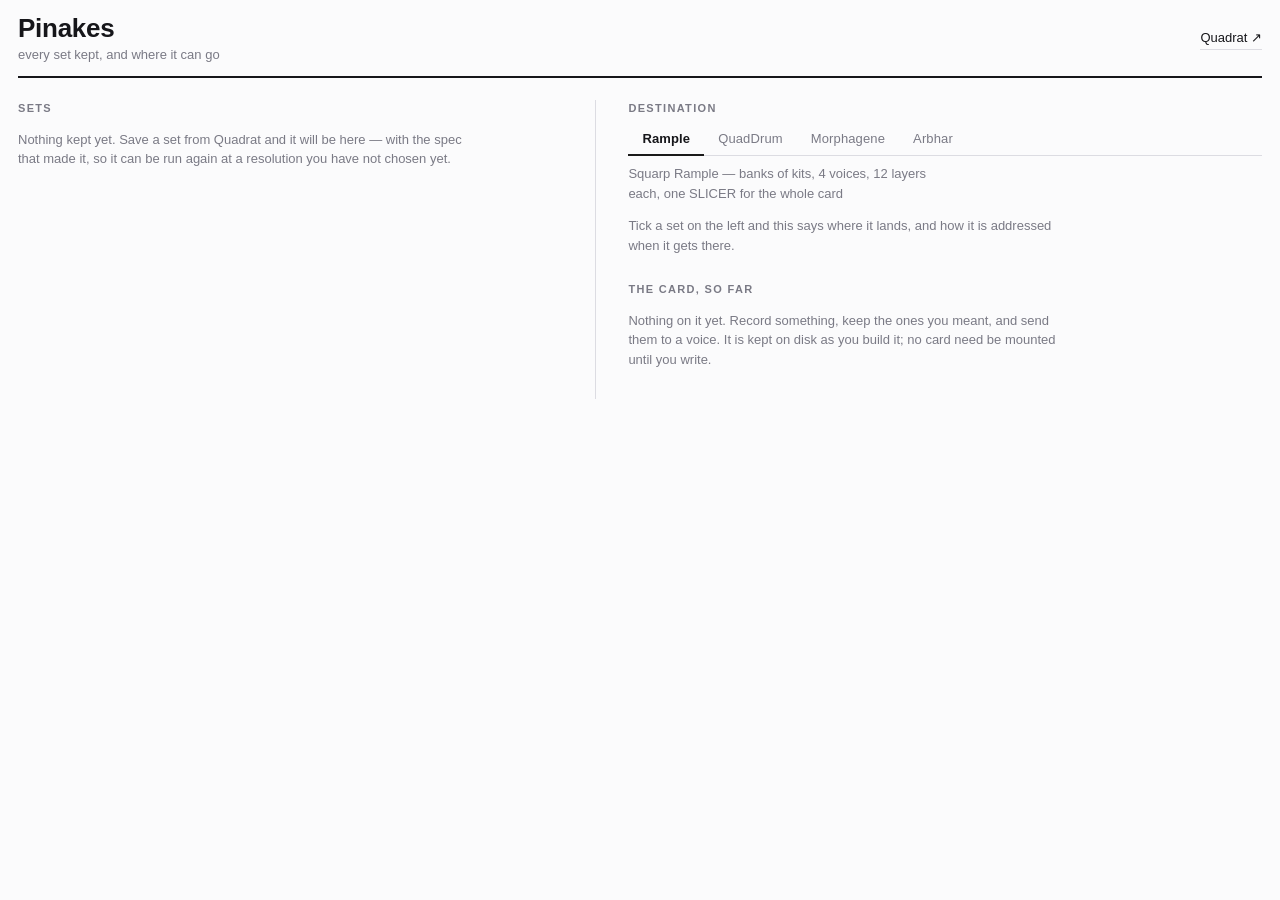
==== commit bc51355f: "Quadrat's head: the meter first, the views as coloured pills AC's four changes, 2026-11-09: - The in" ====
--- a/static/pinakes.html
+++ b/static/pinakes.html
@@ -6,7 +6,7 @@
   <title>Pinakes</title>
   <!-- Pinakes draws with Quadrat's classes (it was Quadrat's Library page
        until 2026-11-09), so it shares the stylesheet. -->
-  <link rel="stylesheet" href="quadrat.css?v=109">
+  <link rel="stylesheet" href="quadrat.css?v=111">
 </head>
 <body>
   <script>document.write('<script src="pinakes.js?v=' + Date.now() + '"><\/script>');</script>
--- a/static/quadrat.css
+++ b/static/quadrat.css
@@ -37,10 +37,40 @@
 
 /* The masthead as a bar: thin, full width, and the only horizontal rule the
    page needs above the spread. */
-.q-head { display: flex; align-items: baseline; gap: 18px; border-bottom: 2px solid var(--ink);
-  padding: 16px 0 9px; margin-bottom: 22px; }
-.q-head h1 { margin: 0; font-size: 26px; font-weight: 600; letter-spacing: -0.01em; }
-.q-sub { color: var(--muted); font-size: 13px; flex: 1; }
+/* **The head: the meter, the name, the four views, and elsewhere.**
+   AC, 2026-11-09. The meter leads because it is read before anything is
+   pressed; the views are pills in their pages' colours, and the statement
+   under them sits on a field of the same colour, so which page this is can
+   be seen before anything is read. Pinakes and the daemon are at the right:
+   neither is a view of this app. */
+.q-head { display: flex; align-items: center; gap: 22px; border-bottom: 2px solid var(--ink);
+  padding: 14px 0 12px; margin-bottom: 22px; }
+.q-head h1 { margin: 0; font-size: 26px; font-weight: 600; letter-spacing: -0.01em; line-height: 1.1; }
+/* A fixed width, so the pills never move when the tagline changes with the
+   page: a nav that shifts under the pointer is one you mis-click. */
+.q-brand { display: flex; flex-direction: column; gap: 2px; width: 260px; flex: none; }
+.q-sub { color: var(--muted); font-size: 13px; white-space: nowrap; overflow: hidden; text-overflow: ellipsis; }
+.q-headright { margin-left: auto; display: flex; align-items: center; gap: 18px; }
+.q-elsewhere { font-size: 13px; color: var(--ink); text-decoration: none;
+  border-bottom: 1px solid var(--rule); padding-bottom: 1px; }
+.q-elsewhere:hover { border-bottom-color: var(--ink); }
+
+/* The four views, and their colours. Four muted hues kept clear of --hot
+   (damage), --live (running) and --pick (a choice you can make). */
+.q.is-bench { --page: #a2782a; --field: #f6f0e3; }
+.q.is-score { --page: #74508f; --field: #f2edf6; }
+.q.is-jam   { --page: #a3566d; --field: #f7edf0; }
+.q.is-loop  { --page: #2c7a80; --field: #e8f2f2; }
+.q-pill { border: 0; border-radius: 4px; padding: 7px 13px; cursor: pointer;
+  font: inherit; font-size: 14px; font-weight: 700; line-height: 1; color: #fff;
+  transition: opacity .1s; }
+.q-pill:hover { opacity: .82; }
+.q-pill.on { box-shadow: 0 0 0 2px var(--ground), 0 0 0 4px var(--ink); }
+.q-pill.on:hover { opacity: 1; }
+.q-pill.is-bench { background: #a2782a; }
+.q-pill.is-score { background: #74508f; }
+.q-pill.is-jam   { background: #a3566d; }
+.q-pill.is-loop  { background: #2c7a80; }
 .q-ok { color: var(--live); font-size: 12px; text-transform: uppercase; letter-spacing: 0.08em; }
 .q-warn { color: var(--hot); font-size: 12px; text-transform: uppercase; letter-spacing: 0.08em; }
 
@@ -343,7 +373,7 @@
 
 /* Two pages, named. A text nav rather than boxed tabs: the rule under the
    masthead is the only frame it needs. */
-.q-nav { display: flex; gap: 16px; }
+.q-nav { display: flex; gap: 8px; }
 
 /* **What it is listening to, directly above the button that spends it.**
    
@@ -370,15 +400,6 @@
 /* The whole take, end to end — the one listen the tiles cannot give you. */
 .q-wholebar { display: flex; align-items: center; gap: 8px; padding: 6px 2px 0; }
 
-.q-tab { border: 0; background: none; padding: 0 0 2px; font: inherit; font-size: 13px;
-  color: var(--muted); cursor: pointer; border-bottom: 2px solid transparent; margin-bottom: -12px; }
-.q-tab:hover { color: var(--ink); }
-.q-tab.on { color: var(--ink); font-weight: 600; border-bottom-color: var(--ink); }
-
-/* Two ways to fill a take, and nothing else on the page moves. */
-/* `:not(.on)` earns its keep: without it the hover rule out-specifies `.on`
-   and the selected tab goes black text on a black ground — invisible, and
-   only while the pointer is on it, which is exactly when you look. */
 
 .q-hand { margin-bottom: 4px; }
 .q-go { display: flex; align-items: center; flex-wrap: wrap; gap: 12px;
@@ -710,18 +731,16 @@
    words in it. */
 .q-say {
   display: grid;
-  grid-template-columns: 170px minmax(0, 680px);
-  grid-template-areas:
-    "gauge say"
-    "gauge warn"
-    "gauge report";
+  grid-template-columns: minmax(0, 760px);
+  grid-template-areas: "say" "warn" "report";
   justify-content: start;
-  gap: 0 30px;
-  margin: 0; padding: 32px 0 28px;
+  gap: 0;
+  margin: 0 0 6px; padding: 26px 32px 24px;
+  background: var(--field, #fff); border-radius: 4px;
+  border-left: 5px solid var(--page, var(--rule));
 }
 /* The regions are Halogen.Widgets.Statement's: the same shape on every page,
    styled here for Quadrat. */
-.q-say .hw-statement-gauge { grid-area: gauge; align-self: center; justify-self: center; }
 .q-say .hw-statement-say { grid-area: say; }
 .q-say .hw-statement-warn { grid-area: warn; }
 /* Centred in its margin, not hard against the text: a marginal note that
@@ -740,7 +759,7 @@
 .q-say .hw-statement-reading.is-alarm { color: var(--hot); font-weight: 600; }
 /* The Loop page's statement sits in the looper's strip, above its buttons:
    two sentences, no margins, so less air than the Bench's. */
-.q-say.is-loop { padding: 32px 0 18px; }
+.q-say.is-loop { padding: 24px 32px 18px; }
 .q-say.is-loop .hw-statement-line { font-size: 21px; margin-bottom: .3em; }
 /* Narrow enough that half of it is not a column any more. */
 /* Narrow enough that three columns is not three columns any more: the
@@ -749,10 +768,9 @@
 @media (max-width: 760px) {
   .q-say {
     grid-template-columns: minmax(0, 1fr);
-    grid-template-areas: "gauge" "say" "warn" "report";
-    gap: 16px 0; padding: 26px 0 22px;
+    padding: 20px 18px 18px;
   }
-  .q-say .hw-statement-gauge { justify-self: start; }
+  .q-head { flex-wrap: wrap; }
 }
 
 /* ── Every recording page: three quarters and one quarter (Quadrat.Layout) ─
@@ -791,15 +809,15 @@
    against the sentence. It is the one instrument on the page that is read
    WHILE playing — at 72 x 34 in the gutter it was a punctuation mark. */
 .q-meter {
-  width: 150px; text-align: center;
+  width: 120px; text-align: center; flex: none;
 }
 .q-meterpic {
-  display: block; width: 100%; height: 68px;
+  display: block; width: 100%; height: 42px;
   background: #fff; border: 1px solid var(--rule); border-radius: 2px;
 }
 .q-meterpic rect { fill: var(--live); }
 .q-meterword {
-  display: block; margin-top: 6px; font-size: 11px; letter-spacing: .03em;
+  display: block; margin-top: 4px; font-size: 11px; letter-spacing: .03em;
   color: var(--muted); font-variant-numeric: tabular-nums; text-align: center;
 }
 /* Silence is the reading that costs a whole transect, so it is the one that
